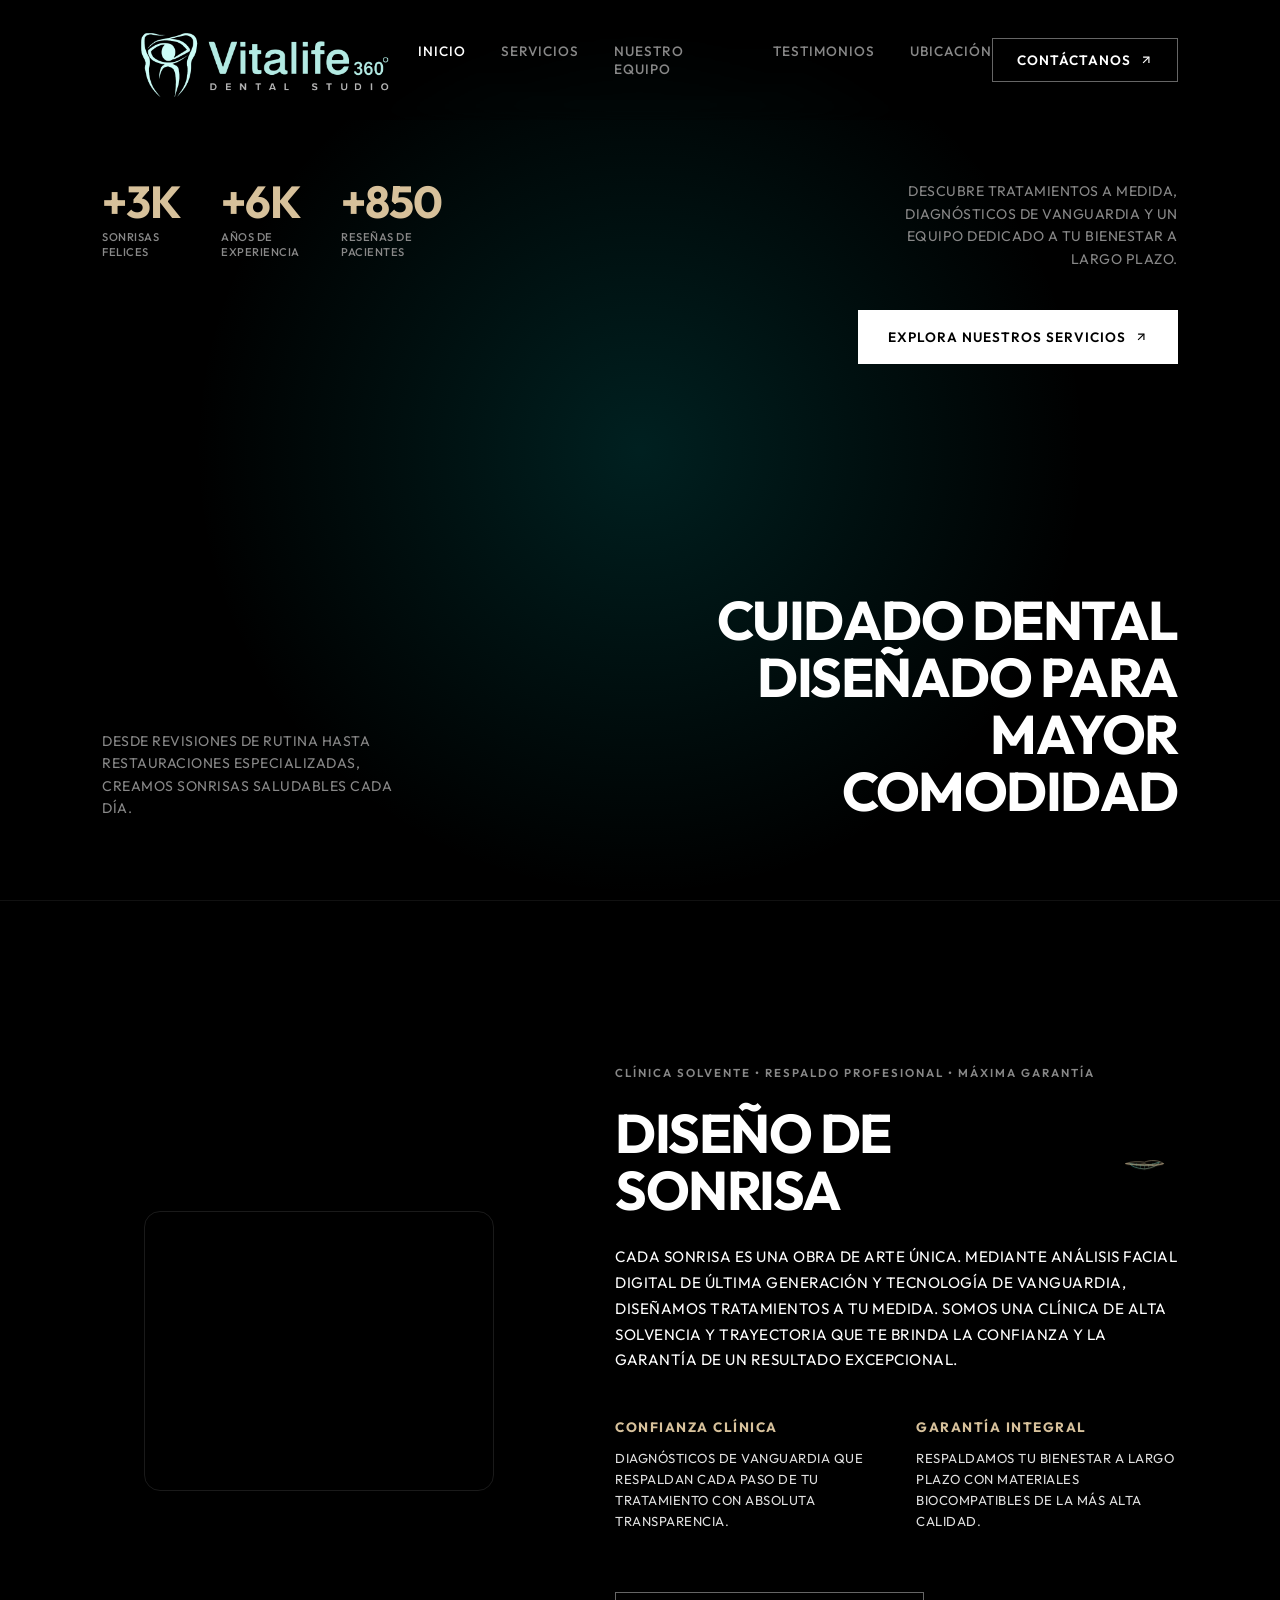
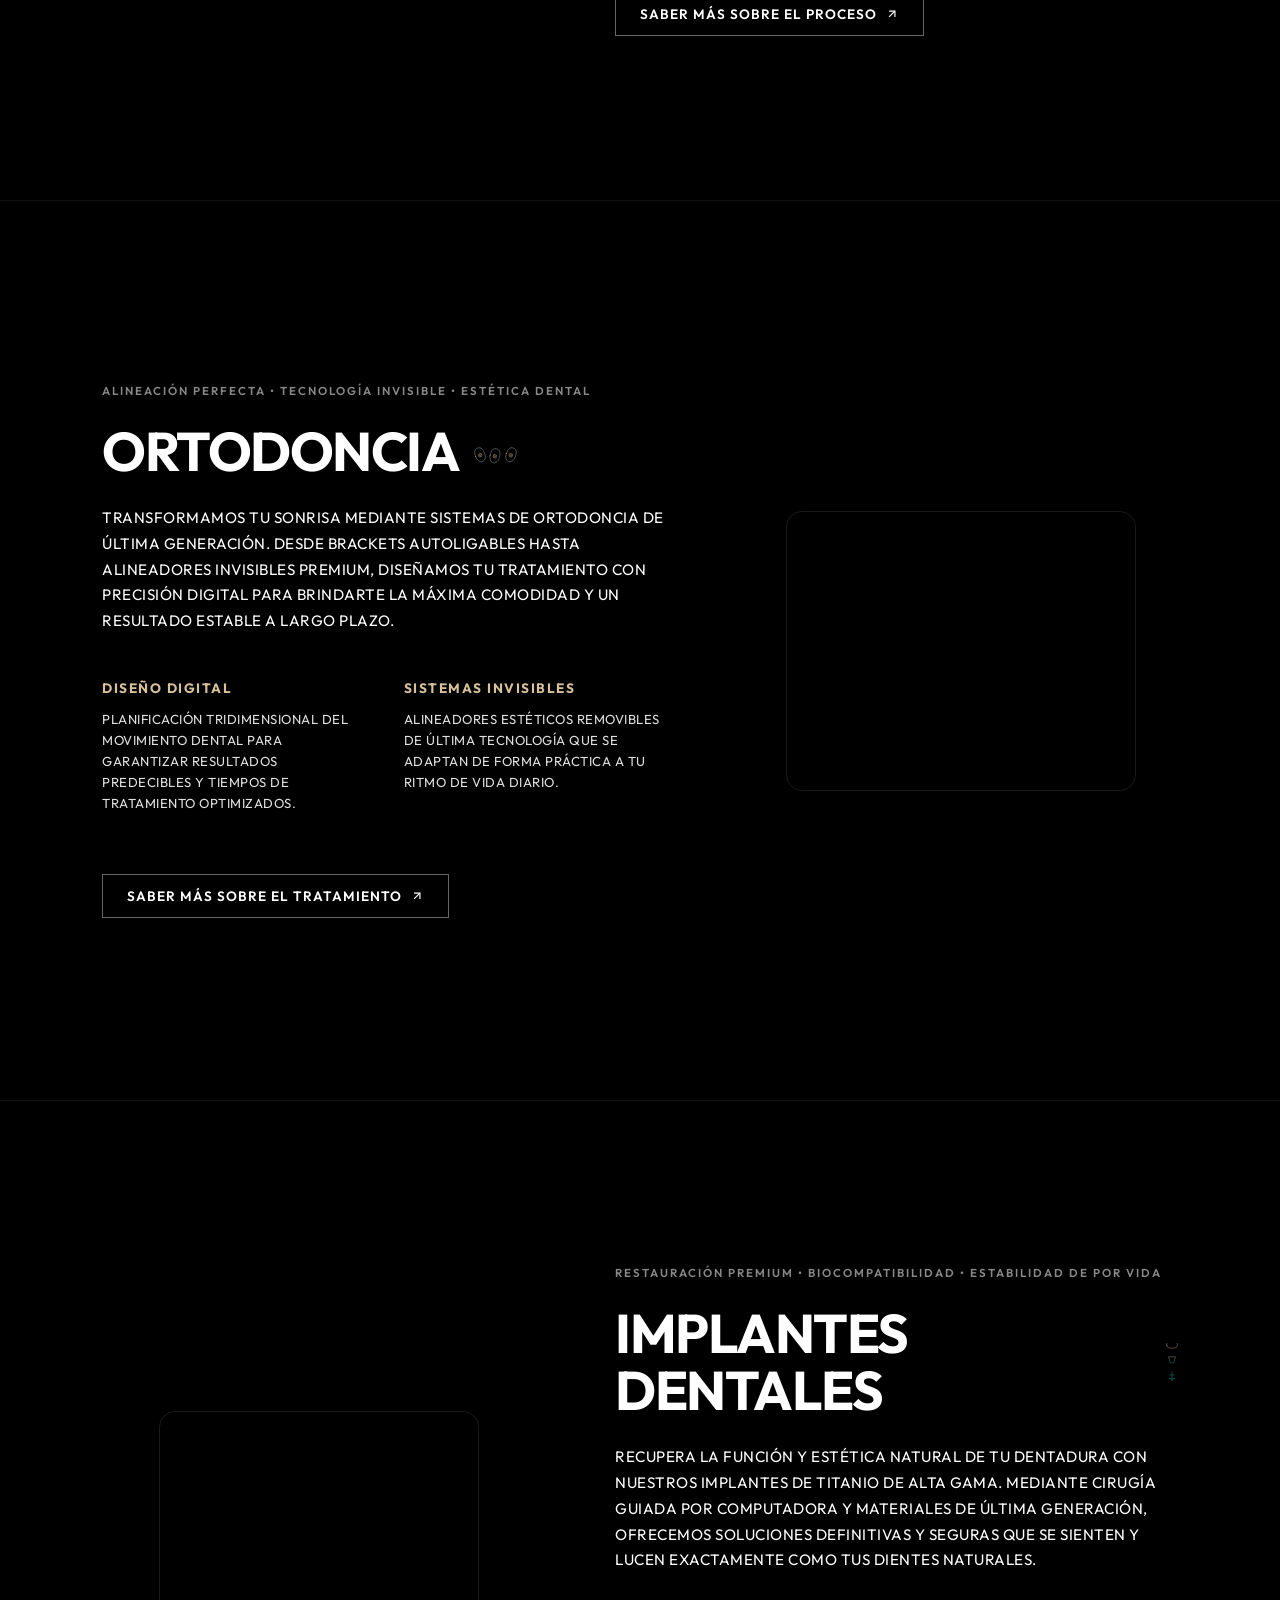
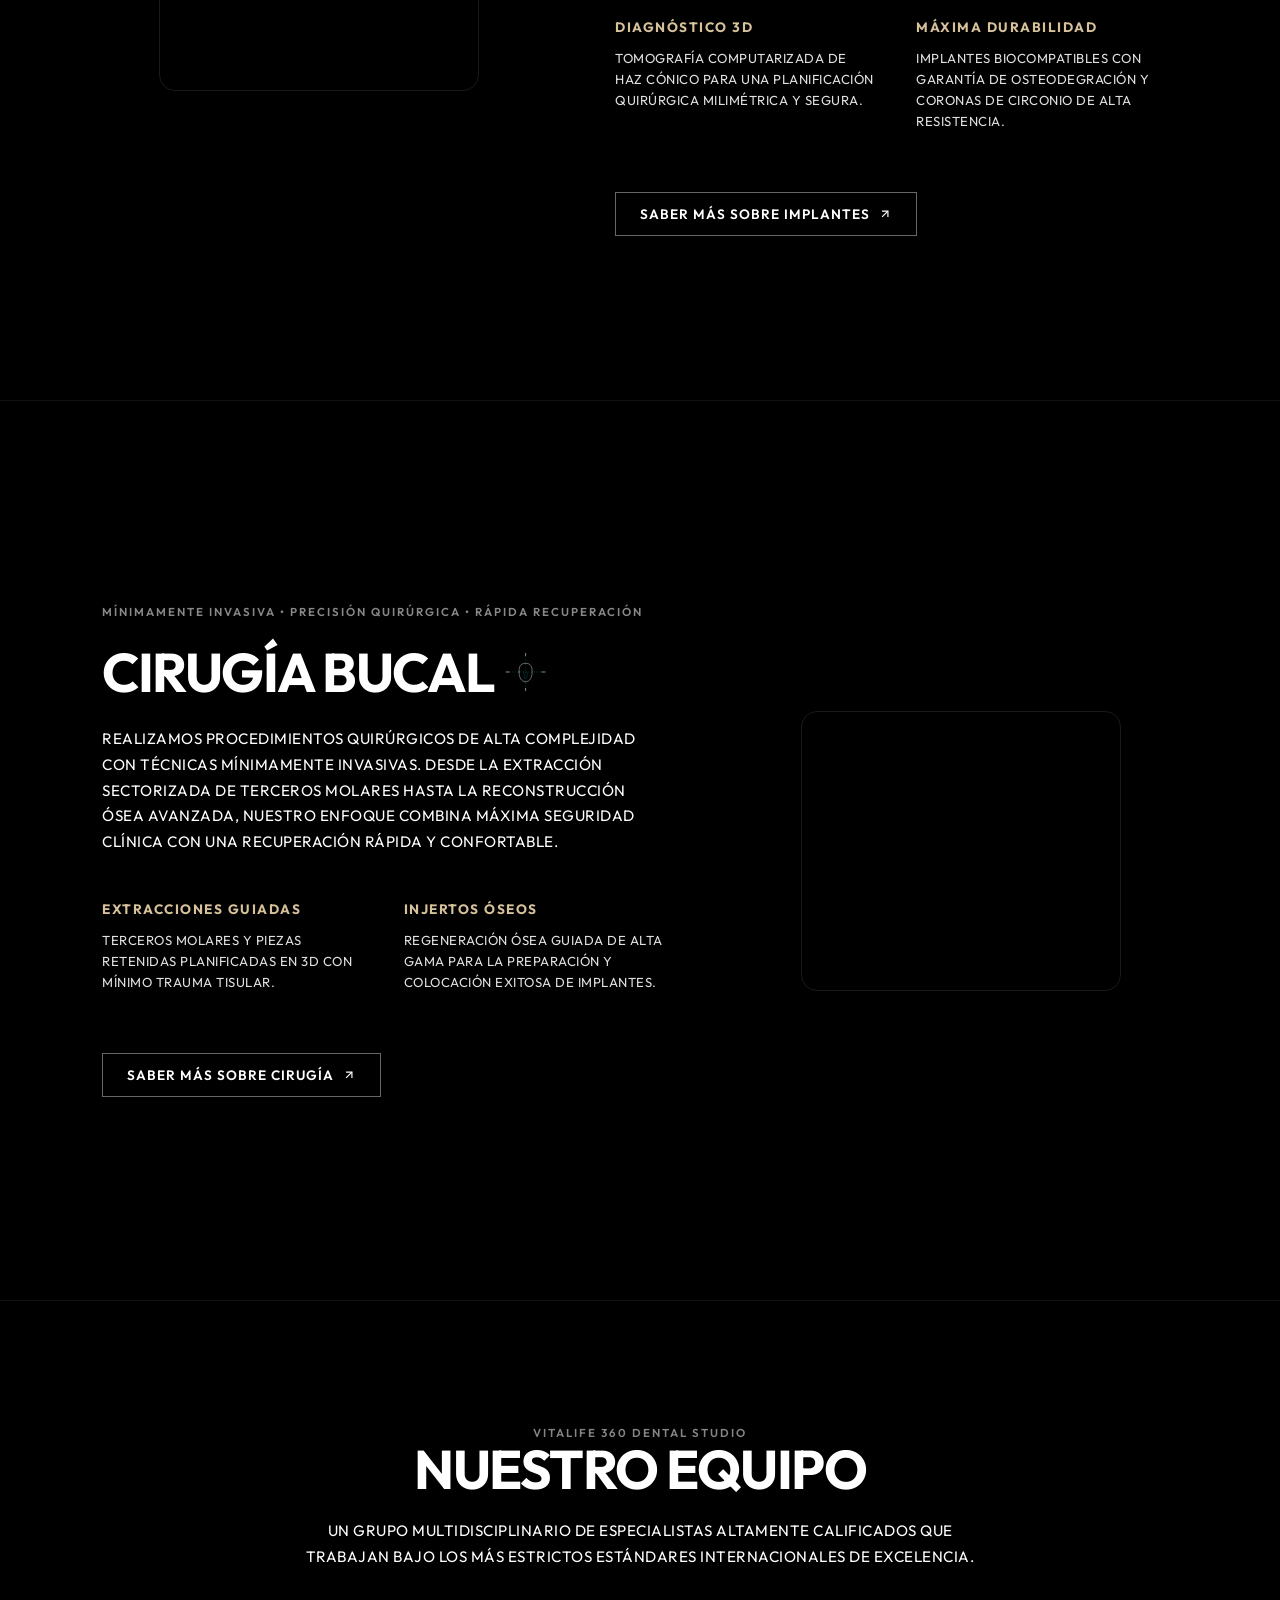
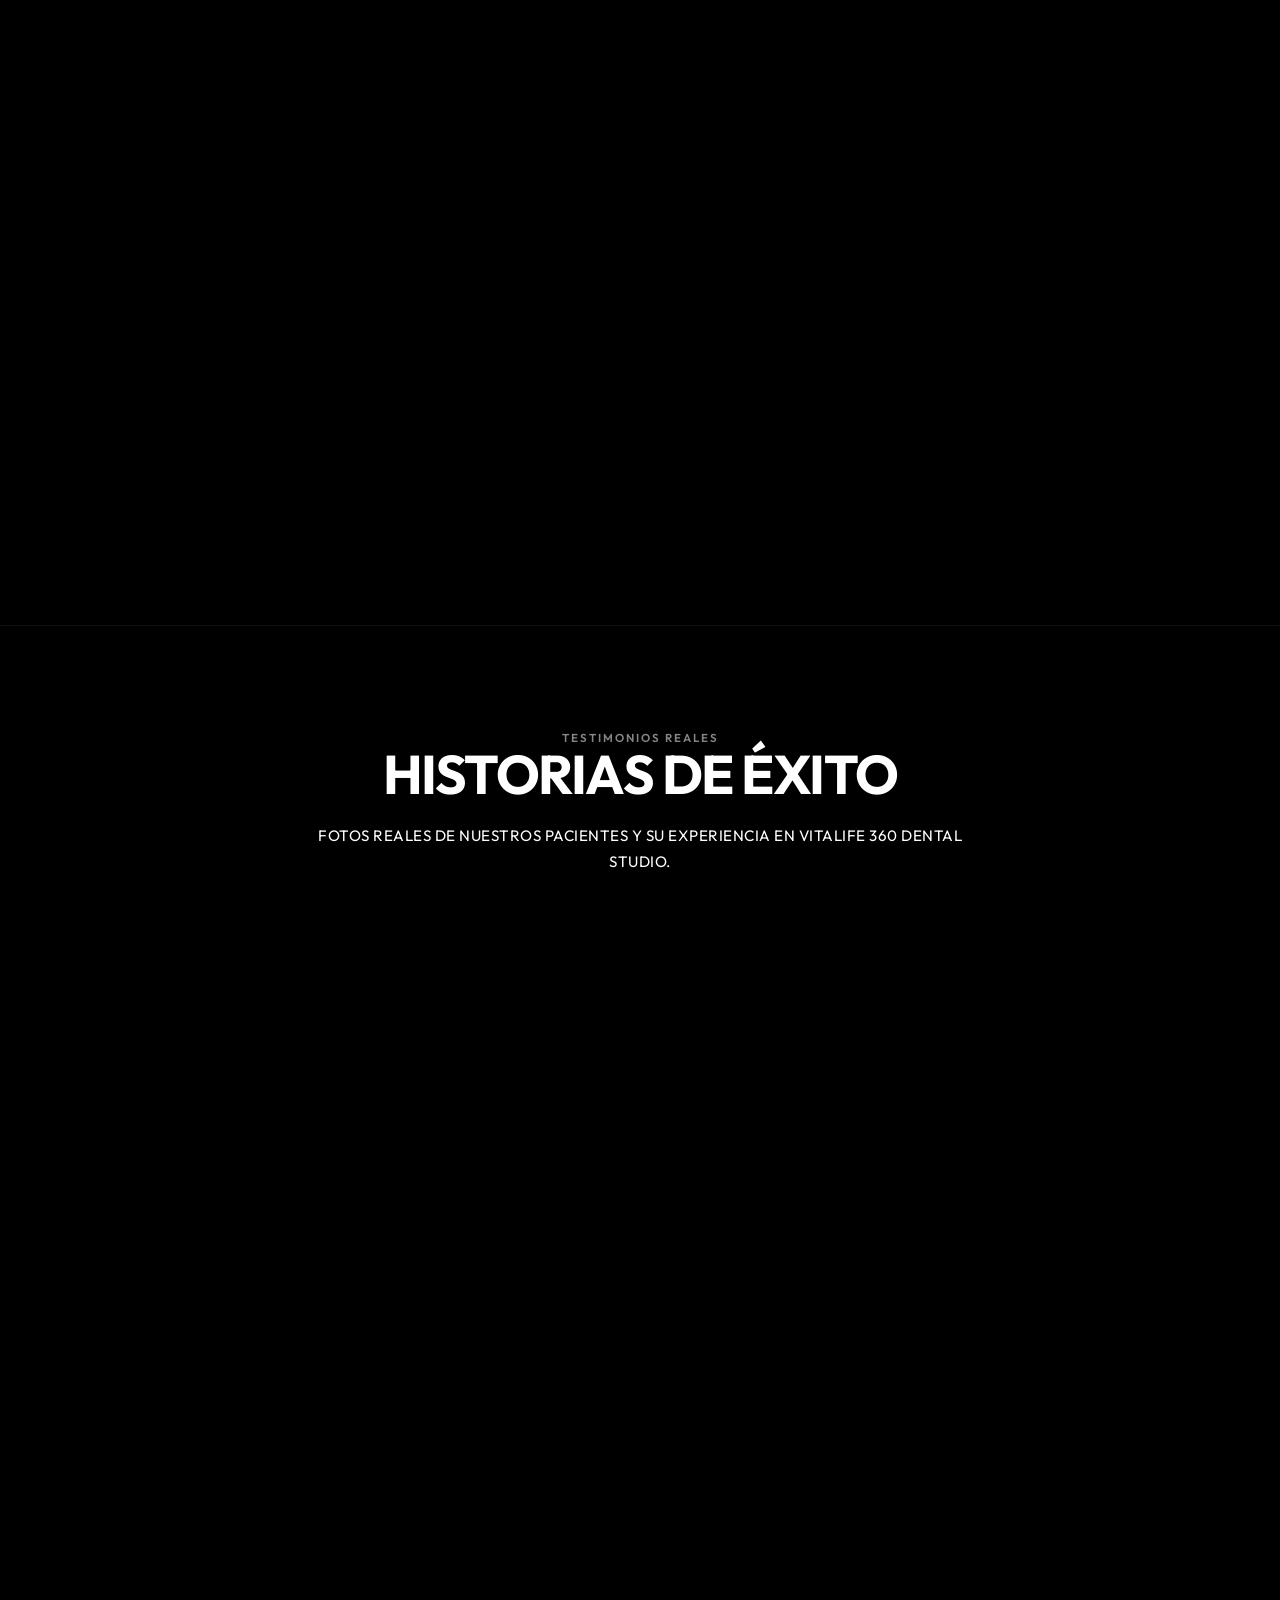
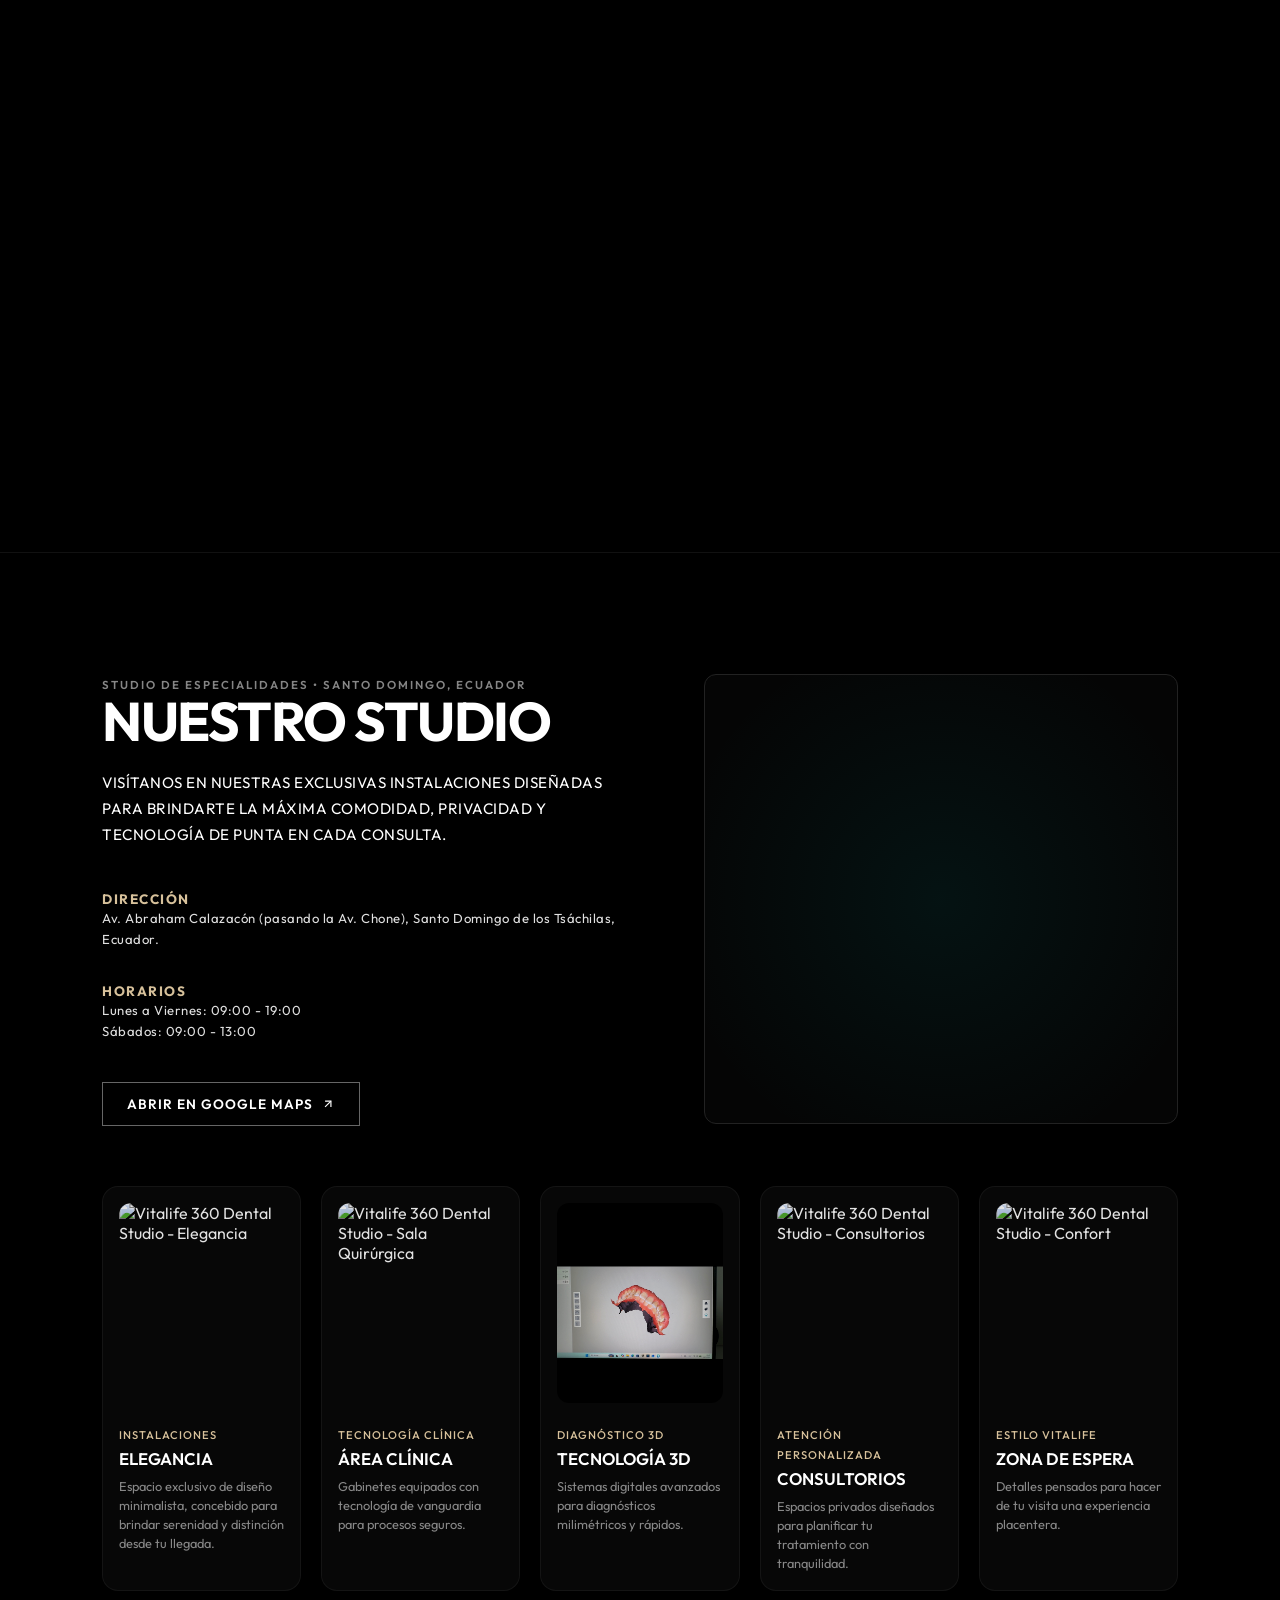
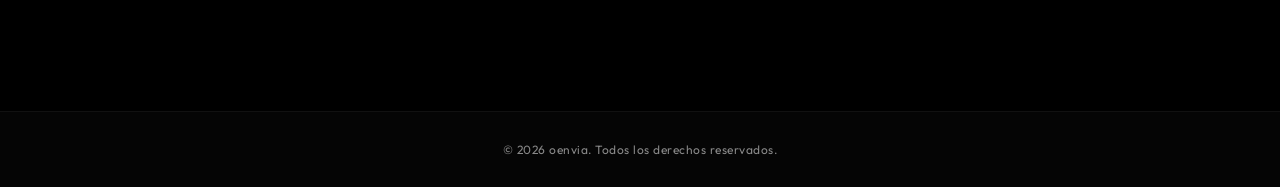
==== index.html @ 90d9a7eb "First commit - Vitalife 360 website" ====
<!DOCTYPE html>
<html lang="es">
<head>
    <meta charset="UTF-8">
    <meta name="viewport" content="width=device-width, initial-scale=1.0">
    <title>oenvia | Cuidado Dental Diseñado Para Mayor Comodidad</title>
    <meta name="description" content="Descubre tratamientos a medida, diagnósticos de vanguardia y un equipo dedicado a tu bienestar a largo plazo en oenvia.">
    <!-- Google Fonts: Outfit for clean modern geometric look -->
    <link rel="preconnect" href="https://fonts.googleapis.com">
    <link rel="preconnect" href="https://fonts.gstatic.com" crossorigin>
    <link href="https://fonts.googleapis.com/css2?family=Outfit:wght@300;400;500;600;700&display=swap" rel="stylesheet">
    <link rel="stylesheet" href="style.css?v=64">
    <!-- Script defer para animaciones dinámicas de scroll -->
    <script src="main.js?v=64" defer></script>
</head>
<body>
    <header class="header">
        <div class="logo">
            <img src="logo_horizontal.png" alt="Vitalife 360 Dental Studio" class="logo-img">
        </div>
        <nav class="nav">
            <a href="#inicio" class="nav-link active">INICIO</a>
            <a href="#servicios" class="nav-link">SERVICIOS</a>
            <a href="#equipo" class="nav-link">NUESTRO EQUIPO</a>
            <a href="#testimonios" class="nav-link">TESTIMONIOS</a>
            <a href="#ubicacion" class="nav-link">UBICACIÓN</a>
        </nav>
        <a href="contacto.html" class="btn btn-outline" id="btn-agenda">
            CONTÁCTANOS
            <svg class="arrow-icon" viewBox="0 0 24 24" fill="none" stroke="currentColor" stroke-width="2">
                <line x1="7" y1="17" x2="17" y2="7"></line>
                <polyline points="7 7 17 7 17 17"></polyline>
            </svg>
        </a>
    </header>

    <main class="hero-container" id="inicio">
        <!-- Fondo interactivo con glow radial turquesa -->
        <div class="glow-bg"></div>

        <!-- Capa de Video (Base central fija que viaja al segundo bloque) -->
        <div class="video-container">
            <video class="tooth-video" autoplay loop muted playsinline>
                <source src="Brush_painting_tooth_with_paint_202607090001.mp4" type="video/mp4">
                Tu navegador no soporta el tag de video.
            </video>
        </div>

        <!-- Capa del Contenido (Superpuesta al video) -->
        <div class="hero-content">
            <!-- Columna Izquierda -->
            <div class="hero-left">
                <!-- Grid de Estadísticas -->
                <div class="stats-grid animate-fade-in" style="animation-delay: 0.2s;">
                    <div class="stat-item">
                        <span class="stat-number">+3K</span>
                        <span class="stat-label">SONRISAS<br>FELICES</span>
                    </div>
                    <div class="stat-item">
                        <span class="stat-number">+6K</span>
                        <span class="stat-label">AÑOS DE<br>EXPERIENCIA</span>
                    </div>
                    <div class="stat-item">
                        <span class="stat-number">+850</span>
                        <span class="stat-label">RESEÑAS DE<br>PACIENTES</span>
                    </div>
                </div>

                <!-- Descripción inferior izquierda -->
                <p class="hero-desc-left animate-fade-in" style="animation-delay: 0.4s;">
                    DESDE REVISIONES DE RUTINA HASTA RESTAURACIONES ESPECIALIZADAS, CREAMOS SONRISAS SALUDABLES CADA DÍA.
                </p>
            </div>

            <!-- Columna Derecha -->
            <div class="hero-right">
                <!-- Descripción superior derecha -->
                <div class="hero-desc-right-container animate-fade-in" style="animation-delay: 0.3s;">
                    <p class="hero-desc-right">
                        DESCUBRE TRATAMIENTOS A MEDIDA, DIAGNÓSTICOS DE VANGUARDIA Y UN EQUIPO DEDICADO A TU BIENESTAR A LARGO PLAZO.
                    </p>
                </div>

                <!-- Botón Explora -->
                <div class="explore-btn-container animate-fade-in" style="animation-delay: 0.5s;">
                    <a href="#servicios" class="btn btn-solid" id="btn-explore">
                        EXPLORA NUESTROS SERVICIOS
                        <svg class="arrow-icon" viewBox="0 0 24 24" fill="none" stroke="currentColor" stroke-width="2">
                            <line x1="7" y1="17" x2="17" y2="7"></line>
                            <polyline points="7 7 17 7 17 17"></polyline>
                        </svg>
                    </a>
                </div>

                <!-- Título Principal Inferior Derecho -->
                <h1 class="hero-title-right animate-fade-in" style="animation-delay: 0.6s;">
                    CUIDADO DENTAL<br>DISEÑADO PARA<br>MAYOR COMODIDAD
                </h1>
            </div>
        </div>
    </main>

    <!-- Segundo Bloque: Sección Diseño de Sonrisa (Enfoque limpio y editorial) -->
    <section class="services-section" id="servicios">
        <!-- Contenedor del segundo video con zoom de entrada en pantalla completa/fondo -->
        <div class="second-video-wrapper">
            <video class="second-tooth-video" autoplay loop muted playsinline>
                <source src="video_202607091412.mp4" type="video/mp4">
                Tu navegador no soporta el tag de video.
            </video>
        </div>

        <div class="services-container">
            <div class="services-left-anchor">
                <div class="interactive-smile-svg-wrapper">
                    <!-- Video corto tipo GIF (IMG_6481.mov) para diseño de sonrisa -->
                    <video autoplay loop muted playsinline class="services-placeholder-img" style="width: 100%; min-height: 280px; display: block; border-radius: 16px; border: 1px solid #1a1a1a; background: #000; object-fit: cover;">
                        <source src="IMG_6481_opt.mp4" type="video/mp4">
                        Tu navegador no soporta el tag de video.
                    </video>
                </div>
            </div>

            <!-- Contenido de Servicios (Estilo Editorial con la tipografía del Hero) -->
            <div class="services-right-content">
                <span class="section-tag-muted animate-on-scroll">CLÍNICA SOLVENTE • RESPALDO PROFESIONAL • MÁXIMA GARANTÍA</span>
                
                <div class="service-title-flex animate-on-scroll" style="display: flex; align-items: center; gap: 8px; margin-bottom: 25px; flex-wrap: nowrap;">
                    <h2 class="services-title" style="margin-bottom: 0;">DISEÑO DE SONRISA</h2>
                    <div class="micro-svg-service-icon smile-icon">
                        <svg class="interactive-smile-svg" viewBox="30 30 240 140" fill="none" xmlns="http://www.w3.org/2000/svg" style="width: 100%; height: 100%;">
                            <defs>
                                <linearGradient id="smile-grad" x1="0%" y1="0%" x2="100%" y2="100%">
                                    <stop offset="0%" stop-color="#00b3b3" />
                                    <stop offset="100%" stop-color="#D7C19B" />
                                </linearGradient>
                            </defs>
                            <!-- Guías de calibración de diseño (Ejes de simetría) -->
                            <g id="smile-axes" class="smile-part">
                                <line id="smile-axis-h" x1="20" y1="100" x2="280" y2="100" stroke="#00b3b3" stroke-width="1.5" stroke-dasharray="4 6" opacity="0.5" />
                                <line id="smile-axis-v" x1="150" y1="20" x2="150" y2="180" stroke="#00b3b3" stroke-width="1.5" stroke-dasharray="4 6" opacity="0.5" />
                                <circle cx="150" cy="100" r="8" stroke="#00b3b3" stroke-width="1.5" opacity="0.6" />
                            </g>

                            <!-- Enfoques de esquinas (Crop marks de escáner facial) -->
                            <g id="smile-corners" class="smile-part">
                                <!-- Superior Izquierda -->
                                <path id="smile-corner-tl" d="M 40,40 H 55 M 40,40 V 55" stroke="#D7C19B" stroke-width="2" stroke-linecap="round" />
                                <!-- Superior Derecha -->
                                <path id="smile-corner-tr" d="M 260,40 H 245 M 260,40 V 55" stroke="#D7C19B" stroke-width="2" stroke-linecap="round" />
                                <!-- Inferior Izquierda -->
                                <path id="smile-corner-bl" d="M 40,160 H 55 M 40,160 V 145" stroke="#D7C19B" stroke-width="2" stroke-linecap="round" />
                                <!-- Inferior Derecha -->
                                <path id="smile-corner-br" d="M 260,160 H 245 M 260,160 V 145" stroke="#D7C19B" stroke-width="2" stroke-linecap="round" />
                            </g>

                            <!-- Curva guía de proporción estética de la sonrisa (Arco estético) -->
                            <path id="smile-arc" d="M 60,135 Q 150,175 240,135" stroke="#00b3b3" stroke-width="2" stroke-linecap="round" stroke-dasharray="2 4" opacity="0.7" />

                            <!-- Línea de escaneo láser horizontal (Barrido de calibración) -->
                            <line id="smile-scan-line" x1="30" y1="40" x2="270" y2="40" stroke="#00b3b3" stroke-width="2.5" stroke-linecap="round" opacity="0" />

                            <!-- Silueta de la Sonrisa Premium (Labios y Dientes estilizados) -->
                            <g id="smile-contour-group" class="smile-part" style="transform-origin: 150px 100px;">
                                <!-- Silueta de dientes superiores -->
                                <path id="smile-teeth-contour" d="M 95,95 Q 120,98 150,98 Q 180,98 205,95 Q 195,115 150,118 Q 105,115 95,95 Z" stroke="url(#smile-grad)" stroke-width="2.5" stroke-linejoin="round" />
                                <!-- Separadores de dientes minimalistas -->
                                <path id="smile-teeth-dividers" d="M 120,97 V 108 M 135,98 V 113 M 150,98 V 115 M 165,98 V 113 M 180,97 V 108" stroke="url(#smile-grad)" stroke-width="1.5" opacity="0.8" />
                                <!-- Contorno labio superior -->
                                <path id="smile-lip-upper" d="M 80,95 C 100,85 130,85 150,93 C 170,85 200,85 220,95 C 190,105 170,105 150,100 C 130,105 110,105 80,95 Z" stroke="#D7C19B" stroke-width="2" stroke-linejoin="round" />
                                <!-- Contorno labio inferior -->
                                <path id="smile-lip-lower" d="M 80,95 C 110,135 190,135 220,95 C 185,120 115,120 80,95 Z" stroke="#D7C19B" stroke-width="2" stroke-linejoin="round" />
                            </g>
                        </svg>
                    </div>
                </div>
                
                <p class="services-main-paragraph animate-on-scroll">
                    CADA SONRISA ES UNA OBRA DE ARTE ÚNICA. MEDIANTE ANÁLISIS FACIAL DIGITAL DE ÚLTIMA GENERACIÓN Y TECNOLOGÍA DE VANGUARDIA, DISEÑAMOS TRATAMIENTOS A TU MEDIDA. SOMOS UNA CLÍNICA DE ALTA SOLVENCIA Y TRAYECTORIA QUE TE BRINDA LA CONFIANZA Y LA GARANTÍA DE UN RESULTADO EXCEPCIONAL.
                </p>

                <!-- Pequeños pilares informativos limpios sin tarjetas -->
                <div class="editorial-pillars">
                    <div class="pillar-item animate-on-scroll" style="transition-delay: 0.1s;">
                        <span class="pillar-title">CONFIANZA CLÍNICA</span>
                        <p class="pillar-text">DIAGNÓSTICOS DE VANGUARDIA QUE RESPALDAN CADA PASO DE TU TRATAMIENTO CON ABSOLUTA TRANSPARENCIA.</p>
                    </div>
                    <div class="pillar-item animate-on-scroll" style="transition-delay: 0.2s;">
                        <span class="pillar-title">GARANTÍA INTEGRAL</span>
                        <p class="pillar-text">RESPALDAMOS TU BIENESTAR A LARGO PLAZO CON MATERIALES BIOCOMPATIBLES DE LA MÁS ALTA CALIDAD.</p>
                    </div>
                </div>

                <div class="editorial-cta animate-on-scroll" style="transition-delay: 0.3s;">
                    <a href="#contacto" class="btn btn-outline">
                        SABER MÁS SOBRE EL PROCESO
                        <svg class="arrow-icon" viewBox="0 0 24 24" fill="none" stroke="currentColor" stroke-width="2">
                            <line x1="7" y1="17" x2="17" y2="7"></line>
                            <polyline points="7 7 17 7 17 17"></polyline>
                        </svg>
                    </a>
                </div>
            </div>
        </div>
    </section>

    <!-- Tercer Bloque: Sección Ortodoncia (Texto a la izquierda, espacio a la derecha) -->
    <section class="services-section" id="ortodoncia" style="border-top: 1px solid #111;">
        <!-- Contenedor del tercer video con zoom de entrada en pantalla completa/fondo -->
        <div class="third-video-wrapper">
            <video class="third-tooth-video" autoplay loop muted playsinline>
                <source src="White_paint_drops_moving_sideways_202607091753.mp4" type="video/mp4">
                Tu navegador no soporta el tag de video.
            </video>
        </div>

        <div class="services-container services-container-swapped">
            <!-- Contenido de Servicios (Lado Izquierdo) -->
            <div class="services-right-content">
                <span class="section-tag-muted animate-on-scroll">ALINEACIÓN PERFECTA • TECNOLOGÍA INVISIBLE • ESTÉTICA DENTAL</span>
                
                <div class="service-title-flex animate-on-scroll" style="display: flex; align-items: center; gap: 8px; margin-bottom: 25px; flex-wrap: nowrap;">
                    <h2 class="services-title" style="margin-bottom: 0;">ORTODONCIA</h2>
                    <div class="micro-svg-service-icon ortho-icon">
                        <svg class="interactive-ortho-svg" viewBox="0 0 300 200" fill="none" xmlns="http://www.w3.org/2000/svg" style="width: 100%; height: 100%;">
                            <defs>
                                <linearGradient id="ortho-grad" x1="0%" y1="0%" x2="100%" y2="0%">
                                    <stop offset="0%" stop-color="#00b3b3" />
                                    <stop offset="100%" stop-color="#D7C19B" />
                                </linearGradient>
                            </defs>
                            <!-- Diente Izquierdo (con su bracket) -->
                            <g id="ortho-tooth-left" class="ortho-part" style="transform-origin: 80px 110px;">
                                <!-- Silueta diente -->
                                <path d="M55 110 C55 85 60 70 80 70 C100 70 105 85 105 110 C105 130 95 145 80 145 C65 145 55 130 55 110 Z" stroke="#e0e0e0" stroke-width="2" stroke-linecap="round" />
                                <!-- Bracket metálico -->
                                <rect x="72" y="102" width="16" height="16" rx="2" stroke="#D7C19B" stroke-width="2.5" fill="#080808" />
                                <path d="M72 110 H88 M80 102 V118" stroke="#D7C19B" stroke-width="1.5" />
                            </g>
                            <!-- Diente Derecho (con su bracket) -->
                            <g id="ortho-tooth-right" class="ortho-part" style="transform-origin: 220px 110px;">
                                <!-- Silueta diente -->
                                <path d="M195 110 C195 85 200 70 220 70 C240 70 245 85 245 110 C245 130 235 145 220 145 C205 145 195 130 195 110 Z" stroke="#e0e0e0" stroke-width="2" stroke-linecap="round" />
                                <!-- Bracket metálico -->
                                <rect x="212" y="102" width="16" height="16" rx="2" stroke="#D7C19B" stroke-width="2.5" fill="#080808" />
                                <path d="M212 110 H228 M220 102 V118" stroke="#D7C19B" stroke-width="1.5" />
                            </g>
                            <!-- Diente Central (con su bracket) -->
                            <g id="ortho-tooth-center" class="ortho-part" style="transform-origin: 150px 110px;">
                                <!-- Silueta diente -->
                                <path d="M125 110 C125 85 130 70 150 70 C170 70 175 85 175 110 C175 130 165 145 150 145 C135 145 125 130 125 110 Z" stroke="#e0e0e0" stroke-width="2" stroke-linecap="round" />
                                <!-- Bracket metálico -->
                                <rect x="142" y="102" width="16" height="16" rx="2" stroke="#D7C19B" stroke-width="2.5" fill="#080808" />
                                <path d="M142 110 H158 M150 102 V118" stroke="#D7C19B" stroke-width="1.5" />
                            </g>
                            <!-- Alambre de arco metálico horizontal (Une los brackets) -->
                            <path id="ortho-wire" d="M 40,110 Q 150,145 260,110" stroke="url(#ortho-grad)" stroke-width="3" stroke-linecap="round" />
                        </svg>
                    </div>
                </div>
                
                <p class="services-main-paragraph animate-on-scroll">
                    TRANSFORMAMOS TU SONRISA MEDIANTE SISTEMAS DE ORTODONCIA DE ÚLTIMA GENERACIÓN. DESDE BRACKETS AUTOLIGABLES HASTA ALINEADORES INVISIBLES PREMIUM, DISEÑAMOS TU TRATAMIENTO CON PRECISIÓN DIGITAL PARA BRINDARTE LA MÁXIMA COMODIDAD Y UN RESULTADO ESTABLE A LARGO PLAZO.
                </p>

                <!-- Pequeños pilares informativos limpios sin tarjetas -->
                <div class="editorial-pillars">
                    <div class="pillar-item animate-on-scroll" style="transition-delay: 0.1s;">
                        <span class="pillar-title">DISEÑO DIGITAL</span>
                        <p class="pillar-text">PLANIFICACIÓN TRIDIMENSIONAL DEL MOVIMIENTO DENTAL PARA GARANTIZAR RESULTADOS PREDECIBLES Y TIEMPOS DE TRATAMIENTO OPTIMIZADOS.</p>
                    </div>
                    <div class="pillar-item animate-on-scroll" style="transition-delay: 0.2s;">
                        <span class="pillar-title">SISTEMAS INVISIBLES</span>
                        <p class="pillar-text">ALINEADORES ESTÉTICOS REMOVIBLES DE ÚLTIMA TECNOLOGÍA QUE SE ADAPTAN DE FORMA PRÁCTICA A TU RITMO DE VIDA DIARIO.</p>
                    </div>
                </div>

                <div class="editorial-cta animate-on-scroll" style="transition-delay: 0.3s;">
                    <a href="#contacto" class="btn btn-outline">
                        SABER MÁS SOBRE EL TRATAMIENTO
                        <svg class="arrow-icon" viewBox="0 0 24 24" fill="none" stroke="currentColor" stroke-width="2">
                            <line x1="7" y1="17" x2="17" y2="7"></line>
                            <polyline points="7 7 17 7 17 17"></polyline>
                        </svg>
                    </a>
                </div>
            </div>

            <!-- Espacio receptor para el futuro video (Icono Interactivo de Ortodoncia) -->
            <div class="services-right-anchor">
                <div class="interactive-ortho-svg-wrapper">
                    <video autoplay loop muted playsinline class="services-placeholder-img" style="width: 100%; min-height: 280px; display: block; border-radius: 16px; border: 1px solid #1a1a1a; background: #000; object-fit: cover;">
                        <source src="Dentist_places_bracket_on_tooth_cropped.mp4" type="video/mp4">
                        Tu navegador no soporta el tag de video.
                    </video>
                </div>
            </div>
        </div>
    </section>

    <!-- Cuarto Bloque: Sección Implantes Dentales (Texto a la derecha, espacio a la izquierda) -->
    <section class="services-section" id="implantes" style="border-top: 1px solid #111;">
        <!-- Contenedor del cuarto video/imagen (Imagen de fondo con zoom de entrada) -->
        <div class="fourth-video-wrapper">
            <img src="Vitalife360_DENTAL_web_banner_2K_202607092020.jpeg" alt="Implantes dentales premium" class="fourth-tooth-image">
        </div>

        <div class="services-container">
            <div class="services-left-anchor">
                <div class="interactive-implant-svg-wrapper">
                    <!-- Video corto tipo GIF (IMG_3256.mov) para implantes -->
                    <video autoplay loop muted playsinline class="services-placeholder-img" style="width: 100%; min-height: 280px; display: block; border-radius: 16px; border: 1px solid #1a1a1a; background: #000; object-fit: cover;">
                        <source src="IMG_3256_opt.mp4" type="video/mp4">
                        Tu navegador no soporta el tag de video.
                    </video>
                </div>
            </div>

            <!-- Contenido de Servicios (Lado Derecho) -->
            <div class="services-right-content">
                <span class="section-tag-muted animate-on-scroll">RESTAURACIÓN PREMIUM • BIOCOMPATIBILIDAD • ESTABILIDAD DE POR VIDA</span>
                
                <div class="service-title-flex animate-on-scroll" style="display: flex; align-items: center; gap: 8px; margin-bottom: 25px; flex-wrap: nowrap;">
                    <h2 class="services-title" style="margin-bottom: 0;">IMPLANTES DENTALES</h2>
                    <div class="micro-svg-service-icon implant-icon">
                        <svg class="interactive-implant-svg" viewBox="65 55 70 220" fill="none" xmlns="http://www.w3.org/2000/svg" style="width: 100%; height: 100%;">
                            <defs>
                                <linearGradient id="implant-grad" x1="0%" y1="0%" x2="0%" y2="100%">
                                    <stop offset="0%" stop-color="#D7C19B" />
                                    <stop offset="100%" stop-color="#00b3b3" />
                                </linearGradient>
                            </defs>
                            <!-- Perno/Tornillo (Parte inferior) -->
                            <g id="implant-screw" class="implant-part">
                                <path d="M90 190 H110 M85 210 H115 M90 230 H110 M95 250 H105 M100 170 V270" stroke="#00b3b3" stroke-width="2.5" stroke-linecap="round" />
                                <!-- Rosca del tornillo en hélice/dientes laterales -->
                                <path d="M85 210 L100 220 L115 210 M87 230 L100 240 L113 230 M92 250 L100 265 L108 250" stroke="#00b3b3" stroke-width="2" stroke-linecap="round" stroke-linejoin="round" />
                            </g>
                            <!-- Pilar/Conector (Parte del medio) -->
                            <g id="implant-abutment" class="implant-part">
                                <path d="M80 135 L90 170 H110 L120 135 H80 Z" stroke="url(#implant-grad)" stroke-width="2.5" stroke-linejoin="round" />
                                <path d="M100 135 V170" stroke="url(#implant-grad)" stroke-width="1.5" />
                            </g>
                            <!-- Corona Dental (Parte superior) -->
                            <g id="implant-crown" class="implant-part">
                                <path d="M70 120 C70 95 65 60 90 60 C95 60 100 65 100 65 C100 65 105 60 110 60 C135 60 130 95 130 120 C130 130 120 135 100 135 C80 135 70 130 70 120 Z" stroke="#D7C19B" stroke-width="2.5" stroke-linecap="round" stroke-linejoin="round" />
                                <!-- Detalles internos de esmalte -->
                                <path d="M90 75 Q100 85 110 75 M100 65 V105" stroke="#D7C19B" stroke-width="1.5" stroke-linecap="round" opacity="0.6" />
                            </g>
                        </svg>
                    </div>
                </div>
                
                <p class="services-main-paragraph animate-on-scroll">
                    RECUPERA LA FUNCIÓN Y ESTÉTICA NATURAL DE TU DENTADURA CON NUESTROS IMPLANTES DE TITANIO DE ALTA GAMA. MEDIANTE CIRUGÍA GUIADA POR COMPUTADORA Y MATERIALES DE ÚLTIMA GENERACIÓN, OFRECEMOS SOLUCIONES DEFINITIVAS Y SEGURAS QUE SE SIENTEN Y LUCEN EXACTAMENTE COMO TUS DIENTES NATURALES.
                </p>

                <!-- Pequeños pilares informativos limpios sin tarjetas -->
                <div class="editorial-pillars">
                    <div class="pillar-item animate-on-scroll" style="transition-delay: 0.1s;">
                        <span class="pillar-title">DIAGNÓSTICO 3D</span>
                        <p class="pillar-text">TOMOGRAFÍA COMPUTARIZADA DE HAZ CÓNICO PARA UNA PLANIFICACIÓN QUIRÚRGICA MILIMÉTRICA Y SEGURA.</p>
                    </div>
                    <div class="pillar-item animate-on-scroll" style="transition-delay: 0.2s;">
                        <span class="pillar-title">MÁXIMA DURABILIDAD</span>
                        <p class="pillar-text">IMPLANTES BIOCOMPATIBLES CON GARANTÍA DE OSTEODEGRACIÓN Y CORONAS DE CIRCONIO DE ALTA RESISTENCIA.</p>
                    </div>
                </div>

                <div class="editorial-cta animate-on-scroll" style="transition-delay: 0.3s;">
                    <a href="#contacto" class="btn btn-outline">
                        SABER MÁS SOBRE IMPLANTES
                        <svg class="arrow-icon" viewBox="0 0 24 24" fill="none" stroke="currentColor" stroke-width="2">
                            <line x1="7" y1="17" x2="17" y2="7"></line>
                            <polyline points="7 7 17 7 17 17"></polyline>
                        </svg>
                    </a>
                </div>
            </div>
    </section>

    <!-- Quinto Bloque: Sección Cirugía Bucal (Texto a la izquierda, espacio a la derecha) -->
    <section class="services-section" id="cirugia-bucal" style="border-top: 1px solid #111;">
        <!-- Contenedor del quinto video (Video de fondo con zoom de entrada) -->
        <div class="fifth-video-wrapper">
            <video class="fifth-tooth-video" autoplay loop muted playsinline>
                <source src="White_paint_drops_move_sideways_202607151818.mp4" type="video/mp4">
                Tu navegador no soporta el tag de video.
            </video>
        </div>

        <div class="services-container services-container-swapped">
            <!-- Contenido de Servicios (Lado Izquierdo) -->
            <div class="services-right-content">
                <span class="section-tag-muted animate-on-scroll">MÍNIMAMENTE INVASIVA • PRECISIÓN QUIRÚRGICA • RÁPIDA RECUPERACIÓN</span>
                
                <div class="service-title-flex animate-on-scroll" style="display: flex; align-items: center; gap: 8px; margin-bottom: 25px; flex-wrap: nowrap;">
                    <h2 class="services-title" style="margin-bottom: 0;">CIRUGÍA BUCAL</h2>
                    <div class="micro-svg-service-icon surgery-icon">
                        <svg class="interactive-surgery-svg" viewBox="30 30 240 140" fill="none" xmlns="http://www.w3.org/2000/svg" style="width: 100%; height: 100%;">
                            <defs>
                                <linearGradient id="surgery-grad" x1="0%" y1="0%" x2="100%" y2="100%">
                                    <stop offset="0%" stop-color="#00b3b3" />
                                    <stop offset="100%" stop-color="#D7C19B" />
                                </linearGradient>
                            </defs>
                            <!-- Círculos de guía quirúrgica -->
                            <g id="surgery-rings" style="transform-origin: 150px 100px;">
                                <circle cx="150" cy="100" r="45" stroke="#00b3b3" stroke-width="1.5" stroke-dasharray="3 3" opacity="0.5" />
                                <circle cx="150" cy="100" r="60" stroke="#D7C19B" stroke-width="1.5" stroke-dasharray="4 6" opacity="0.4" />
                            </g>
                            <!-- Cruz quirúrgica / Ejes de precisión -->
                            <g id="surgery-cross">
                                <line x1="150" y1="30" x2="150" y2="170" stroke="#00b3b3" stroke-width="1.5" stroke-dasharray="5 5" opacity="0.6" />
                                <line x1="80" y1="100" x2="220" y2="100" stroke="#00b3b3" stroke-width="1.5" stroke-dasharray="5 5" opacity="0.6" />
                            </g>
                            <!-- Muela principal -->
                            <g id="surgery-tooth" style="transform-origin: 150px 100px;">
                                <path d="M120 100 C120 75 125 60 150 60 C175 60 180 75 180 100 C180 125 170 145 150 145 C130 145 120 125 120 100 Z" stroke="#e0e0e0" stroke-width="2.5" stroke-linecap="round" />
                                <path d="M140 100 L145 130 M160 100 L155 130" stroke="#00b3b3" stroke-width="1.5" stroke-linecap="round" opacity="0.7" />
                            </g>
                            <!-- Target / Mira de Precisión (4 Ticks) -->
                            <g id="surgery-target-ticks" style="transform-origin: 150px 100px;">
                                <path d="M150 40 V50 M150 160 V150 M90 100 H100 M210 100 H200" stroke="#D7C19B" stroke-width="2.5" stroke-linecap="round" />
                            </g>
                        </svg>
                    </div>
                </div>
                
                <p class="services-main-paragraph animate-on-scroll">
                    REALIZAMOS PROCEDIMIENTOS QUIRÚRGICOS DE ALTA COMPLEJIDAD CON TÉCNICAS MÍNIMAMENTE INVASIVAS. DESDE LA EXTRACCIÓN SECTORIZADA DE TERCEROS MOLARES HASTA LA RECONSTRUCCIÓN ÓSEA AVANZADA, NUESTRO ENFOQUE COMBINA MÁXIMA SEGURIDAD CLÍNICA CON UNA RECUPERACIÓN RÁPIDA Y CONFORTABLE.
                </p>

                <!-- Pequeños pilares informativos limpios sin tarjetas -->
                <div class="editorial-pillars">
                    <div class="pillar-item animate-on-scroll" style="transition-delay: 0.1s;">
                        <span class="pillar-title">EXTRACCIONES GUIADAS</span>
                        <p class="pillar-text">TERCEROS MOLARES Y PIEZAS RETENIDAS PLANIFICADAS EN 3D CON MÍNIMO TRAUMA TISULAR.</p>
                    </div>
                    <div class="pillar-item animate-on-scroll" style="transition-delay: 0.2s;">
                        <span class="pillar-title">INJERTOS ÓSEOS</span>
                        <p class="pillar-text">REGENERACIÓN ÓSEA GUIADA DE ALTA GAMA PARA LA PREPARACIÓN Y COLOCACIÓN EXITOSA DE IMPLANTES.</p>
                    </div>
                </div>

                <div class="editorial-cta animate-on-scroll" style="transition-delay: 0.3s;">
                    <a href="#contacto" class="btn btn-outline">
                        SABER MÁS SOBRE CIRUGÍA
                        <svg class="arrow-icon" viewBox="0 0 24 24" fill="none" stroke="currentColor" stroke-width="2">
                            <line x1="7" y1="17" x2="17" y2="7"></line>
                            <polyline points="7 7 17 7 17 17"></polyline>
                        </svg>
                    </a>
                </div>
            </div>

            <!-- Lado Derecho (Video de Cirugía / Bucle silencioso tipo GIF) -->
            <div class="services-right-anchor">
                <div class="interactive-surgery-svg-wrapper">
                    <!-- Video en bucle tipo GIF para cirugía bucal -->
                    <video autoplay loop muted playsinline class="services-placeholder-img" style="width: 100%; min-height: 280px; display: block; border-radius: 16px; border: 1px solid #1a1a1a; background: #000; object-fit: cover;">
                        <source src="IMG_5603_opt.mp4" type="video/mp4">
                        Tu navegador no soporta el tag de video.
                    </video>
                </div>
            </div>
        </div>
    </section>

    <!-- Sección Nuestro Equipo (Diseño de Lujo Editorial - Enfoque Clínico Anónimo por Seguridad) -->
    <section class="team-section animate-on-scroll" id="equipo" style="border-top: 1px solid #111; position: relative;">
        <!-- Video de fondo: Pintura blanca fluyendo desde los lados y formando la muela en el centro -->
        <div class="team-video-wrapper">
            <video class="team-bg-video" autoplay muted loop playsinline>
                <source src="White_paint_drops_move_sideways_202607151818.mp4" type="video/mp4">
            </video>
            <!-- Overlay oscuro para dar contraste y legibilidad a las tarjetas -->
            <div class="team-video-overlay"></div>
        </div>

        <div class="team-header animate-on-scroll">
            <span class="section-tag-muted">VITALIFE 360 DENTAL STUDIO</span>
            <h2 class="services-title" style="margin-bottom: 20px;">NUESTRO EQUIPO</h2>
            <p class="services-main-paragraph" style="max-width: 700px; margin: 0 auto 60px auto; text-align: center;">
                UN GRUPO MULTIDISCIPLINARIO DE ESPECIALISTAS ALTAMENTE CALIFICADOS QUE TRABAJAN BAJO LOS MÁS ESTRICTOS ESTÁNDARES INTERNACIONALES DE EXCELENCIA.
            </p>
        </div>

        <div class="team-grid">
            <!-- Card 1: Estética Dental (Desliza desde la izquierda) -->
            <div class="team-card slide-from-left animate-on-scroll" style="transition-delay: 0.1s;">
                <div class="doctor-image-wrapper standard-img-wrapper">
                    <img src="https://i.ibb.co/DgpcrdxY/IMG-2933.jpg" alt="Vitalife - Estética Dental">
                </div>
                <div class="doctor-info" style="margin-top: 20px; text-align: left;">
                    <span class="doctor-specialty">DISEÑO & ARMONIZACIÓN</span>
                    <h3 class="doctor-name" style="font-size: 1.1rem; margin-top: 5px;">ESTÉTICA DENTAL</h3>
                    <p class="doctor-bio" style="font-size: 0.8rem; line-height: 1.5;">Tratamientos enfocados en devolver la armonía, brillo y simetría natural a tu sonrisa.</p>
                </div>
            </div>

            <!-- Card 2: Ortodoncia (Desliza desde la izquierda) -->
            <div class="team-card slide-from-left animate-on-scroll" style="transition-delay: 0.3s;">
                <div class="doctor-image-wrapper standard-img-wrapper">
                    <img src="7dc9408f-c878-4ba5-8a54-57a6538c1599.JPG" alt="Vitalife - Ortodoncia" style="object-position: center 25%;">
                </div>
                <div class="doctor-info" style="margin-top: 20px; text-align: left;">
                    <span class="doctor-specialty">ALINEACIÓN DE VANGUARDIA</span>
                    <h3 class="doctor-name" style="font-size: 1.1rem; margin-top: 5px;">ORTODONCIA</h3>
                    <p class="doctor-bio" style="font-size: 0.8rem; line-height: 1.5;">Alineación de piezas dentales mediante técnicas tradicionales e invisibles modernas.</p>
                </div>
            </div>

            <!-- Card 3: Endodoncia (Aparece en el centro al formarse la muela) -->
            <div class="team-card fade-in-center animate-on-scroll" style="transition-delay: 0.5s;">
                <div class="doctor-image-wrapper standard-img-wrapper">
                    <img src="32c45541-3e35-4e5a-a052-c929f284c094.JPG_2K_202607142346.jpeg" alt="Vitalife - Endodoncia" style="object-position: center 20%;">
                </div>
                <div class="doctor-info" style="margin-top: 20px; text-align: left;">
                    <span class="doctor-specialty">SALUD DENTAL INTERNA</span>
                    <h3 class="doctor-name" style="font-size: 1.1rem; margin-top: 5px;">ENDODONCIA</h3>
                    <p class="doctor-bio" style="font-size: 0.8rem; line-height: 1.5;">Tratamientos de conducto especializados para salvar tus piezas dentales naturales.</p>
                </div>
            </div>

            <!-- Card 4: Implantes Dentales (Desliza desde la derecha) -->
            <div class="team-card slide-from-right animate-on-scroll" style="transition-delay: 0.3s;">
                <div class="doctor-image-wrapper standard-img-wrapper">
                    <img src="https://i.ibb.co/1YS09yjQ/IMG-2936.jpg" alt="Vitalife - Implantes Dentales">
                </div>
                <div class="doctor-info" style="margin-top: 20px; text-align: left;">
                    <span class="doctor-specialty">RESTAURACIÓN PREMIUM</span>
                    <h3 class="doctor-name" style="font-size: 1.1rem; margin-top: 5px;">IMPLANTES DENTALES</h3>
                    <p class="doctor-bio" style="font-size: 0.8rem; line-height: 1.5;">Reemplazo seguro de piezas perdidas mediante cirugía guiada digitalmente 3D.</p>
                </div>
            </div>

            <!-- Card 5: Bioseguridad (Desliza desde la derecha) -->
            <div class="team-card slide-from-right animate-on-scroll" style="transition-delay: 0.1s;">
                <div class="doctor-image-wrapper standard-img-wrapper">
                    <img src="https://i.ibb.co/C5ZgSJD9/IMG-3068.jpg" alt="Vitalife - Bioseguridad">
                </div>
                <div class="doctor-info" style="margin-top: 20px; text-align: left;">
                    <span class="doctor-specialty">NORMAS DE ÉLITE</span>
                    <h3 class="doctor-name" style="font-size: 1.1rem; margin-top: 5px;">BIOSEGURIDAD</h3>
                    <p class="doctor-bio" style="font-size: 0.8rem; line-height: 1.5;">Protocolos internacionales de esterilización de instrumental e higiene clínica.</p>
                </div>
            </div>
        </div>
    </section>

    <!-- Sección Testimonios (Estilo Redes Sociales / Experiencias Reales) -->
    <section class="testimonials-section" id="testimonios" style="border-top: 1px solid #111; padding: 100px 8% 80px 8%; position: relative; overflow: hidden;">
        <!-- Video de Fondo Sincronizado -->
        <div class="testimonials-video-bg-wrapper">
            <video class="testimonials-video-bg" loop muted playsinline preload="auto">
                <source src="video_testimonio.mp4" type="video/mp4">
            </video>
            <div class="testimonials-video-overlay"></div>
        </div>

        <!-- Capa de Transición de Pintura Blanca -->
        <div class="paint-transition-overlay"></div>

        <div class="testimonials-header" style="text-align: center; margin-bottom: 60px; position: relative; z-index: 10;">
            <span class="section-tag-muted">TESTIMONIOS REALES</span>
            <h2 class="services-title" style="margin-bottom: 20px;">HISTORIAS DE ÉXITO</h2>
            <p class="services-main-paragraph" style="max-width: 700px; margin: 0 auto; text-align: center;">
                FOTOS REALES DE NUESTROS PACIENTES Y SU EXPERIENCIA EN VITALIFE 360 DENTAL STUDIO.
            </p>
        </div>

        <div class="testimonials-grid" style="position: relative; z-index: 10;">
            <!-- Testimonio 1 -->
            <div class="testimonial-card">
                <div class="testimonial-img-wrapper">
                    <img src="https://i.ibb.co/cSJL4Qm4/IMG-3065-2.jpg" alt="Testimonio Vitalife 360">
                </div>
                <div class="testimonial-content">
                    <div class="testimonial-user">
                        <div class="user-avatar">V</div>
                        <div class="user-meta">
                            <span class="user-name">Paciente Vitalife 360 DENTAL</span>
                            <span class="user-handle">@vitalife360_paciente</span>
                        </div>
                        <div class="social-icon">
                            <svg viewBox="0 0 24 24" width="18" height="18" fill="currentColor">
                                <path d="M12 2C6.48 2 2 6.48 2 12s4.48 10 10 10 10-4.48 10-10S17.52 2 12 2zm-2 15l-5-5 1.41-1.41L10 14.17l7.59-7.59L19 8l-9 9z"></path>
                            </svg>
                        </div>
                    </div>
                    <p class="testimonial-text">"La atención y la tecnología de Vitalife 360 hicieron que mi tratamiento fuera totalmente cómodo y sin dolor. ¡Una experiencia premium de verdad!"</p>
                    <div class="testimonial-footer">
                        <span class="testimonial-stars">★★★★★</span>
                        <span class="testimonial-date">Hace 1 semana</span>
                    </div>
                </div>
            </div>

            <!-- Testimonio 2 -->
            <div class="testimonial-card">
                <div class="testimonial-img-wrapper">
                    <img src="https://i.ibb.co/HfMDGvk9/IMG-2913.jpg" alt="Testimonio Vitalife 360">
                </div>
                <div class="testimonial-content">
                    <div class="testimonial-user">
                        <div class="user-avatar">V</div>
                        <div class="user-meta">
                            <span class="user-name">Paciente Vitalife 360 DENTAL</span>
                            <span class="user-handle">@vitalife360_paciente</span>
                        </div>
                        <div class="social-icon">
                            <svg viewBox="0 0 24 24" width="18" height="18" fill="currentColor">
                                <path d="M12 2C6.48 2 2 6.48 2 12s4.48 10 10 10 10-4.48 10-10S17.52 2 12 2zm-2 15l-5-5 1.41-1.41L10 14.17l7.59-7.59L19 8l-9 9z"></path>
                            </svg>
                        </div>
                    </div>
                    <p class="testimonial-text">"El diseño y la armonización de mi sonrisa superaron mis expectativas. Los especialistas explican cada paso con mucha paciencia."</p>
                    <div class="testimonial-footer">
                        <span class="testimonial-stars">★★★★★</span>
                        <span class="testimonial-date">Hace 3 semanas</span>
                    </div>
                </div>
            </div>

            <!-- Testimonio 3 -->
            <div class="testimonial-card">
                <div class="testimonial-img-wrapper">
                    <img src="https://i.ibb.co/bgHXVWgy/IMG-2935.jpg" alt="Testimonio Vitalife 360">
                </div>
                <div class="testimonial-content">
                    <div class="testimonial-user">
                        <div class="user-avatar">V</div>
                        <div class="user-meta">
                            <span class="user-name">Paciente Vitalife 360 DENTAL</span>
                            <span class="user-handle">@vitalife360_paciente</span>
                        </div>
                        <div class="social-icon">
                            <svg viewBox="0 0 24 24" width="18" height="18" fill="currentColor">
                                <path d="M12 2C6.48 2 2 6.48 2 12s4.48 10 10 10 10-4.48 10-10S17.52 2 12 2zm-2 15l-5-5 1.41-1.41L10 14.17l7.59-7.59L19 8l-9 9z"></path>
                            </svg>
                        </div>
                    </div>
                    <p class="testimonial-text">"Me realicé un diseño de sonrisa digital en Vitalife 360 y superó todas mis expectativas. El proceso fue rápido, indoloro y con tecnología avanzada. ¡Muy contento con mi nueva sonrisa!"</p>
                    <div class="testimonial-footer">
                        <span class="testimonial-stars">★★★★★</span>
                        <span class="testimonial-date">Hace 1 mes</span>
                    </div>
                </div>
            </div>

            <!-- Testimonio 4 -->
            <div class="testimonial-card">
                <div class="testimonial-img-wrapper">
                    <img src="https://i.ibb.co/LX4X24WQ/IMG-2934.jpg" alt="Testimonio Vitalife 360">
                </div>
                <div class="testimonial-content">
                    <div class="testimonial-user">
                        <div class="user-avatar">V</div>
                        <div class="user-meta">
                            <span class="user-name">Paciente Vitalife 360 DENTAL</span>
                            <span class="user-handle">@vitalife360_paciente</span>
                        </div>
                        <div class="social-icon">
                            <svg viewBox="0 0 24 24" width="18" height="18" fill="currentColor">
                                <path d="M12 2C6.48 2 2 6.48 2 12s4.48 10 10 10 10-4.48 10-10S17.52 2 12 2zm-2 15l-5-5 1.41-1.41L10 14.17l7.59-7.59L19 8l-9 9z"></path>
                            </svg>
                        </div>
                    </div>
                    <p class="testimonial-text">"Me encantó el trato personalizado y las instalaciones. Usan tecnología de punta que no había visto en otro lado. ¡Feliz con mis resultados!"</p>
                    <div class="testimonial-footer">
                        <span class="testimonial-stars">★★★★★</span>
                        <span class="testimonial-date">Hace 2 meses</span>
                    </div>
                </div>
            </div>

            <!-- Testimonio 5 -->
            <div class="testimonial-card">
                <div class="testimonial-img-wrapper">
                    <img src="https://i.ibb.co/j96r3TFk/Captura-de-pantalla-2026-04-18-a-la-s-11-11-26-p-m.jpg" alt="Testimonio Vitalife 360">
                </div>
                <div class="testimonial-content">
                    <div class="testimonial-user">
                        <div class="user-avatar">V</div>
                        <div class="user-meta">
                            <span class="user-name">Paciente Vitalife 360 DENTAL</span>
                            <span class="user-handle">@vitalife360_paciente</span>
                        </div>
                        <div class="social-icon">
                            <svg viewBox="0 0 24 24" width="18" height="18" fill="currentColor">
                                <path d="M12 2C6.48 2 2 6.48 2 12s4.48 10 10 10 10-4.48 10-10S17.52 2 12 2zm-2 15l-5-5 1.41-1.41L10 14.17l7.59-7.59L19 8l-9 9z"></path>
                            </svg>
                        </div>
                    </div>
                    <p class="testimonial-text">"El blanqueamiento dental digital fue increíble, rápido y sin ninguna sensibilidad. Recomiendo Vitalife a todos mis conocidos."</p>
                    <div class="testimonial-footer">
                        <span class="testimonial-stars">★★★★★</span>
                        <span class="testimonial-date">Hace 3 meses</span>
                    </div>
                </div>
            </div>

            <!-- Testimonio 6 (Último Testimonio) -->
            <div class="testimonial-card">
                <div class="testimonial-img-wrapper">
                    <img src="ultimo_testimonio.png" alt="Testimonio Vitalife 360" style="object-position: center 65%;">
                </div>
                <div class="testimonial-content">
                    <div class="testimonial-user">
                        <div class="user-avatar">V</div>
                        <div class="user-meta">
                            <span class="user-name">Paciente Vitalife 360 DENTAL</span>
                            <span class="user-handle">@vitalife360_paciente</span>
                        </div>
                        <div class="social-icon">
                            <svg viewBox="0 0 24 24" width="18" height="18" fill="currentColor">
                                <path d="M12 2C6.48 2 2 6.48 2 12s4.48 10 10 10 10-4.48 10-10S17.52 2 12 2zm-2 15l-5-5 1.41-1.41L10 14.17l7.59-7.59L19 8l-9 9z"></path>
                            </svg>
                        </div>
                    </div>
                    <p class="testimonial-text">"La atención es excelente y los resultados son inmediatos. Recomiendo totalmente el Studio por su profesionalismo, calidez y tecnología."</p>
                    <div class="testimonial-footer">
                        <span class="testimonial-stars">★★★★★</span>
                        <span class="testimonial-date">Hace 3 meses</span>
                    </div>
                </div>
            </div>
        </div>
    </section>

    <!-- Sección Ubicación (Diseño Bento de Lujo) -->
    <section class="location-section" id="ubicacion" style="border-top: 1px solid #111;">
        <div class="location-container">
            <!-- Detalles de Ubicación (Lado Izquierdo) -->
            <div class="location-details">
                <span class="section-tag-muted animate-on-scroll">STUDIO DE ESPECIALIDADES • SANTO DOMINGO, ECUADOR</span>
                <h2 class="services-title animate-on-scroll" style="margin-bottom: 20px;">NUESTRO STUDIO</h2>
                <p class="services-main-paragraph animate-on-scroll" style="margin-bottom: 40px;">
                    VISÍTANOS EN NUESTRAS EXCLUSIVAS INSTALACIONES DISEÑADAS PARA BRINDARTE LA MÁXIMA COMODIDAD, PRIVACIDAD Y TECNOLOGÍA DE PUNTA EN CADA CONSULTA.
                </p>
                
                <div class="location-info-grid">
                    <div class="info-item animate-on-scroll" style="transition-delay: 0.1s;">
                        <span class="pillar-title">DIRECCIÓN</span>
                        <p class="pillar-text">Av. Abraham Calazacón (pasando la Av. Chone), Santo Domingo de los Tsáchilas, Ecuador.</p>
                    </div>
                    <div class="info-item animate-on-scroll" style="transition-delay: 0.2s;">
                        <span class="pillar-title">HORARIOS</span>
                        <p class="pillar-text">Lunes a Viernes: 09:00 - 19:00<br>Sábados: 09:00 - 13:00</p>
                    </div>
                </div>

                <div class="location-cta animate-on-scroll" style="transition-delay: 0.3s; margin-top: 40px;">
                    <a href="https://maps.app.goo.gl/U357bED3842iA6cR7?g_st=iwb" target="_blank" rel="noopener" class="btn btn-outline">
                        ABRIR EN GOOGLE MAPS
                        <svg class="arrow-icon" viewBox="0 0 24 24" fill="none" stroke="currentColor" stroke-width="2">
                            <line x1="7" y1="17" x2="17" y2="7"></line>
                            <polyline points="7 7 17 7 17 17"></polyline>
                        </svg>
                    </a>
                </div>
            </div>

            <!-- Mapa Interactivo Dark Mode (Lado Derecho) -->
            <div class="location-map-wrapper animate-on-scroll" style="transition-delay: 0.2s;">
                <div class="map-glow"></div>
                <iframe 
                    class="google-map-iframe"
                    src="https://maps.google.com/maps?q=Vitalife360Dental,+Av.+Abraham+Calazacon,+pasando+y+Av.+Chone,+230103+Santo+Domingo&t=h&z=17&ie=UTF8&iwloc=&output=embed" 
                    width="100%" 
                    height="100%" 
                    style="border:0;" 
                    allowfullscreen="" 
                    loading="lazy" 
                    referrerpolicy="no-referrer-when-downgrade">
                </iframe>
            </div>
        </div>

        <!-- Galería Bento del Consultorio (Lujo Dental Studio - Estructura parecida a Nuestro Equipo) -->
        <div class="studio-grid animate-on-scroll" style="transition-delay: 0.1s;">
            <!-- Card 1: Elegancia -->
            <div class="studio-card">
                <div class="studio-img-wrapper">
                    <img src="https://i.ibb.co/ksrX3g5T/IMG-2821.jpg" alt="Vitalife 360 Dental Studio - Elegancia">
                </div>
                <div class="studio-info" style="margin-top: 20px; text-align: left;">
                    <span style="font-size: 0.7rem; color: #D7C19B; letter-spacing: 1px; font-weight: 500;">INSTALACIONES</span>
                    <h3 style="font-size: 1.05rem; margin-top: 5px; color: #fff; font-weight: 600;">ELEGANCIA</h3>
                    <p style="font-size: 0.8rem; line-height: 1.5; color: #888; margin-top: 8px;">Espacio exclusivo de diseño minimalista, concebido para brindar serenidad y distinción desde tu llegada.</p>
                </div>
            </div>

            <!-- Card 2: Sala Quirúrgica -->
            <div class="studio-card">
                <div class="studio-img-wrapper">
                    <img src="https://i.ibb.co/7tDwYrHg/IMG-2864.jpg" alt="Vitalife 360 Dental Studio - Sala Quirúrgica">
                </div>
                <div class="studio-info" style="margin-top: 20px; text-align: left;">
                    <span style="font-size: 0.7rem; color: #D7C19B; letter-spacing: 1px; font-weight: 500;">TECNOLOGÍA CLÍNICA</span>
                    <h3 style="font-size: 1.05rem; margin-top: 5px; color: #fff; font-weight: 600;">ÁREA CLÍNICA</h3>
                    <p style="font-size: 0.8rem; line-height: 1.5; color: #888; margin-top: 8px;">Gabinetes equipados con tecnología de vanguardia para procesos seguros.</p>
                </div>
            </div>

            <!-- Card 3: Tecnología -->
            <div class="studio-card">
                <div class="studio-img-wrapper">
                    <img src="IMG_6952.jpg" alt="Vitalife 360 Dental Studio - Tecnología">
                </div>
                <div class="studio-info" style="margin-top: 20px; text-align: left;">
                    <span style="font-size: 0.7rem; color: #D7C19B; letter-spacing: 1px; font-weight: 500;">DIAGNÓSTICO 3D</span>
                    <h3 style="font-size: 1.05rem; margin-top: 5px; color: #fff; font-weight: 600;">TECNOLOGÍA 3D</h3>
                    <p style="font-size: 0.8rem; line-height: 1.5; color: #888; margin-top: 8px;">Sistemas digitales avanzados para diagnósticos milimétricos y rápidos.</p>
                </div>
            </div>

            <!-- Card 4: Consultas -->
            <div class="studio-card">
                <div class="studio-img-wrapper">
                    <img src="https://i.ibb.co/n8ngYpvF/IMG-2812.jpg" alt="Vitalife 360 Dental Studio - Consultorios">
                </div>
                <div class="studio-info" style="margin-top: 20px; text-align: left;">
                    <span style="font-size: 0.7rem; color: #D7C19B; letter-spacing: 1px; font-weight: 500;">ATENCIÓN PERSONALIZADA</span>
                    <h3 style="font-size: 1.05rem; margin-top: 5px; color: #fff; font-weight: 600;">CONSULTORIOS</h3>
                    <p style="font-size: 0.8rem; line-height: 1.5; color: #888; margin-top: 8px;">Espacios privados diseñados para planificar tu tratamiento con tranquilidad.</p>
                </div>
            </div>

            <!-- Card 5: Confort -->
            <div class="studio-card">
                <div class="studio-img-wrapper">
                    <img src="https://i.ibb.co/8nvMk39K/IMG-2911.jpg" alt="Vitalife 360 Dental Studio - Confort">
                </div>
                <div class="studio-info" style="margin-top: 20px; text-align: left;">
                    <span style="font-size: 0.7rem; color: #D7C19B; letter-spacing: 1px; font-weight: 500;">ESTILO VITALIFE</span>
                    <h3 style="font-size: 1.05rem; margin-top: 5px; color: #fff; font-weight: 600;">ZONA DE ESPERA</h3>
                    <p style="font-size: 0.8rem; line-height: 1.5; color: #888; margin-top: 8px;">Detalles pensados para hacer de tu visita una experiencia placentera.</p>
                </div>
            </div>
        </div>
    </section>

    <footer class="footer">
        <p>&copy; 2026 oenvia. Todos los derechos reservados.</p>
    </footer>
    <!-- Filtro SVG para simular el comportamiento de gota líquida de pintura (Gooey Filter) -->
    <svg xmlns="http://www.w3.org/2000/svg" version="1.1" style="display:none;">
        <defs>
            <filter id="liquid-goo">
                <feGaussianBlur in="SourceGraphic" stdDeviation="10" result="blur" />
                <feColorMatrix in="blur" mode="matrix" values="1 0 0 0 0  0 1 0 0 0  0 0 1 0 0  0 0 0 19 -9" result="goo" />
                <feBlend in="SourceGraphic" in2="goo" />
            </filter>
        </defs>
    </svg>

    <!-- Overlay de Agenda con animación de Gota de Pintura Blanca -->
    <div id="agenda-overlay" class="agenda-overlay">
        <div class="droplet-container">
            <svg class="droplet-svg" viewBox="0 0 284 230" preserveAspectRatio="none">
                <!-- Silueta de muela que se expande por transformación CSS -->
                <path id="droplet-tooth" d="M 115,30 C 130,30 140,33 150,33 C 160,33 170,30 185,30 C 205,30 210,50 210,75 C 210,95 195,115 190,145 C 185,160 190,180 180,200 C 175,207 168,207 165,200 C 158,185 158,150 150,145 C 145,140 140,140 135,145 C 127,150 127,185 120,200 C 117,207 110,207 105,200 C 95,180 100,160 95,145 C 90,115 75,95 75,75 C 75,50 80,30 100,30 Z" fill="#ffffff" style="transform-origin: 142px 115px; transform: scale(0);" />
            </svg>
        </div>
        
        <!-- Marca de agua tenue con el logotipo de la clínica -->
        <div class="agenda-watermark"></div>
        <div class="agenda-content">
            <button class="close-overlay-btn" id="close-agenda">&times;</button>
            <div class="agenda-inner">
                <span class="agenda-subtitle">VITALIFE 360 DENTAL STUDIO</span>
                <h2 class="agenda-title">AGENDA TU CITA</h2>
                <p class="agenda-desc">COMUNÍCATE DIRECTAMENTE CON NUESTROS ESPECIALISTAS Y COORDINA TU CONSULTA DE FORMA INMEDIATA VÍA WHATSAPP.</p>
                
                <!-- Enlace de WhatsApp temporal a ser completado por el usuario -->
                <a href="https://wa.me/593983906801" target="_blank" rel="noopener" class="whatsapp-booking-btn" id="whatsapp-booking-link">
                    <svg class="whatsapp-icon" viewBox="0 0 24 24" fill="currentColor">
                        <path d="M.057 24l1.687-6.163c-1.041-1.804-1.588-3.849-1.587-5.946C.06 5.348 5.397.01 12.008.01c3.202.001 6.212 1.246 8.477 3.514 2.266 2.268 3.507 5.28 3.505 8.484-.004 6.657-5.34 11.997-11.953 11.997-2.005-.001-3.973-.502-5.724-1.455L0 24zm6.59-4.846c1.6.95 3.188 1.449 4.825 1.451 5.436 0 9.86-4.37 9.864-9.799.002-2.63-1.023-5.101-2.885-6.968C16.528 2.008 14.068.99 11.452.99 6.01.99 1.587 5.363 1.583 10.795c-.001 1.63.456 3.22 1.325 4.646L1.87 21.78l6.577-1.715.2-.095z" />
                    </svg>
                    CHATEAR POR WHATSAPP
                </a>
            </div>
        </div>
    </div>
</body>
</html>
---- style.css ----
/* oenvia - Premium Dental Clinic Styling */

:root {
    --bg-color: #000000;
    --bg-card: #080808;
    --text-primary: #ffffff;
    --text-muted: #888888;
    --accent-teal: #00b3b3; /* Vibrant teal glow color */
    --accent-teal-transparent: rgba(0, 179, 179, 0.4);
    --font-main: 'Outfit', sans-serif;
    --transition-speed: 0.3s;
}

* {
    margin: 0;
    padding: 0;
    box-sizing: border-box;
}

html {
    scroll-behavior: smooth;
    background-color: var(--bg-color);
    font-family: var(--font-main);
    color: var(--text-primary);
}

body {
    background-color: var(--bg-color);
    min-height: 100vh;
    display: flex;
    flex-direction: column;
    overflow-x: hidden;
    position: relative;
}

/* Header / Navbar */
.header {
    display: flex;
    justify-content: space-between;
    align-items: center;
    padding: 30px 8%;
    position: fixed;
    top: 0;
    left: 0;
    width: 100%;
    z-index: 100;
    background: linear-gradient(to bottom, rgba(0,0,0,0.85) 0%, rgba(0,0,0,0) 100%);
    backdrop-filter: blur(8px);
}

.logo {
    display: flex;
    align-items: center;
    user-select: none;
}

.logo-img {
    height: 180px;
    width: auto;
    object-fit: contain;
    margin: -60px 0; /* Compensates for the large transparent/whitespace padding around the logo content */
}

.nav {
    display: flex;
    gap: 35px;
}

.nav-link {
    color: var(--text-muted);
    text-decoration: none;
    font-size: 0.85rem;
    font-weight: 500;
    letter-spacing: 1px;
    transition: color var(--transition-speed) ease;
}

.nav-link:hover, .nav-link.active {
    color: var(--text-primary);
}

/* Buttons */
.btn {
    display: inline-flex;
    align-items: center;
    justify-content: center;
    gap: 8px;
    text-decoration: none;
    font-size: 0.85rem;
    font-weight: 600;
    letter-spacing: 1px;
    text-transform: uppercase;
    transition: all var(--transition-speed) ease;
    cursor: pointer;
    border-radius: 0; /* Strict square corners as in reference */
}

.btn-outline {
    color: var(--text-primary);
    border: 1px solid rgba(255, 255, 255, 0.4);
    padding: 12px 24px;
    background: transparent;
}

.btn-outline:hover {
    background-color: var(--text-primary);
    color: var(--bg-color);
    border-color: var(--text-primary);
}

.btn-solid {
    background-color: var(--text-primary);
    color: var(--bg-color);
    padding: 18px 30px;
    border: none;
}

.btn-solid:hover {
    background-color: transparent;
    color: var(--text-primary);
    outline: 1px solid var(--text-primary);
}

.arrow-icon {
    width: 14px;
    height: 14px;
    transition: transform var(--transition-speed) ease;
}

.btn:hover .arrow-icon {
    transform: translate(2px, -2px);
}

/* Hero Container */
.hero-container {
    position: relative;
    width: 100%;
    height: 100vh;
    display: flex;
    align-items: center;
    justify-content: center;
    overflow: hidden;
    background-color: var(--bg-color);
}

/* Glow Background - Fixed behind the video while scrolling */
.glow-bg {
    position: fixed;
    top: 50%;
    left: 50%;
    transform: translate(-50%, -50%);
    width: 75vw;
    height: 75vw;
    max-width: 900px;
    max-height: 900px;
    background: radial-gradient(circle, var(--accent-teal-transparent) 0%, rgba(0,0,0,0) 70%);
    z-index: 1;
    pointer-events: none;
}

/* Video Base Layer - Fixed & Centered behind Text, scaling up during scroll */
.video-container {
    position: fixed;
    top: 50%;
    left: 50%;
    transform: translate(-50%, -50%);
    width: 80vw;
    max-width: 1100px;
    height: 80vh;
    max-height: 900px;
    z-index: 3; /* Rendered behind the text layers but in front of body background */
    pointer-events: none;
    display: flex;
    justify-content: center;
    align-items: center;
}

.tooth-video {
    width: 100%;
    height: 100%;
    object-fit: contain;
    mix-blend-mode: screen; /* Blends video black with body black background */
    filter: brightness(1.05) contrast(1.02);
    opacity: 0.95;
}

/* Hero Content Layer - Sits on top of the fixed elements */
.hero-content {
    position: relative;
    z-index: 5; /* Sits on top of video container */
    width: 100%;
    height: 100vh;
    display: grid;
    grid-template-columns: 1fr 1fr;
    padding: 140px 8% 80px 8%;
    gap: 40px;
    pointer-events: none; /* Allows clicks to pass through to buttons under structural wrappers */
}

/* Columns */
.hero-left, .hero-right {
    display: flex;
    flex-direction: column;
    justify-content: space-between;
    height: 100%;
    pointer-events: auto; /* Restores mouse events for content/buttons */
}

/* Left Column Content */
.hero-left {
    align-items: flex-start;
}

.stats-grid {
    display: flex;
    gap: 40px;
    margin-top: 40px;
}

.stat-item {
    display: flex;
    flex-direction: column;
    gap: 5px;
}

.stat-number {
    font-size: 2.8rem;
    font-weight: 700;
    line-height: 1;
    letter-spacing: -1px;
    color: #D7C19B; /* Dorado Champagne */
}

.stat-label {
    font-size: 0.7rem;
    font-weight: 500;
    color: var(--text-muted);
    letter-spacing: 0.5px;
    line-height: 1.4;
}

.hero-desc-left {
    font-size: 0.88rem;
    color: var(--text-muted);
    max-width: 320px;
    line-height: 1.6;
    letter-spacing: 0.5px;
    margin-top: auto;
}

/* Right Column Content */
.hero-right {
    align-items: flex-end;
    text-align: right;
}

.hero-desc-right-container {
    max-width: 320px;
    margin-top: 40px;
}

.hero-desc-right {
    font-size: 0.88rem;
    color: var(--text-muted);
    line-height: 1.6;
    letter-spacing: 0.5px;
}

.explore-btn-container {
    margin: 40px 0;
    display: flex;
    justify-content: flex-end;
}

.hero-title-right {
    font-size: 3.4rem;
    font-weight: 700;
    line-height: 1.05;
    letter-spacing: -1.5px;
    margin-top: auto;
    text-transform: uppercase;
}

/* Animations */
.animate-fade-in {
    opacity: 0;
    transform: translateY(15px);
    animation: fadeInUp 1.2s cubic-bezier(0.16, 1, 0.3, 1) forwards;
}

@keyframes fadeInUp {
    to {
        opacity: 1;
        transform: translateY(0);
    }
}

/* Segundo Bloque - Sección de Servicios (Diseño de Sonrisa Editorial) */
.services-section {
    position: relative;
    z-index: 4; /* Sits in front of video container so text is on top */
    background-color: transparent; /* Fondo transparente para dejar ver el video que está detrás */
    padding: 120px 8%;
    border-top: 1px solid #111;
    min-height: 100vh;
    display: flex;
    align-items: center;
}

.services-container {
    max-width: 1300px;
    margin: 0 auto;
    width: 100%;
    display: grid;
    grid-template-columns: 1fr 1.3fr; /* Lado izquierdo libre para la muela, derecho para el texto */
    gap: 80px;
    align-items: center;
    position: relative;
    z-index: 10; /* Ensures all text is stacked on top of background media layers */
}

.services-container-swapped {
    grid-template-columns: 1.3fr 1fr !important; /* Texto a la izquierda, espacio a la derecha */
}

/* Ancla para recibir a la muela */
.services-left-anchor {
    min-height: 450px;
    width: 100%;
    pointer-events: none;
    display: flex;
    align-items: center;
    justify-content: center;
}

/* Ancla derecha para el tercer bloque */
.services-right-anchor {
    min-height: 450px;
    width: 100%;
    pointer-events: none;
    display: flex;
    align-items: center;
    justify-content: center;
}

/* Contenido de Servicios (Tipografías idénticas al bloque 1) */
.services-right-content {
    display: flex;
    flex-direction: column;
    align-items: flex-start;
    text-align: left;
}

.section-tag-muted {
    font-size: 0.72rem;
    font-weight: 600;
    color: var(--text-muted);
    letter-spacing: 2px;
    margin-bottom: 25px;
    text-transform: uppercase;
}

.services-title {
    font-size: 3.4rem;
    font-weight: 700;
    line-height: 1.05;
    letter-spacing: -1.5px;
    text-transform: uppercase;
    margin-bottom: 35px;
    color: var(--text-primary);
    text-shadow: 0 2px 10px rgba(0, 0, 0, 0.95), 0 0 20px rgba(0, 0, 0, 0.8);
}

.services-main-paragraph {
    font-size: 0.95rem;
    color: #ffffff; /* Brighter white for better pop */
    line-height: 1.7;
    letter-spacing: 0.5px;
    max-width: 650px;
    margin-bottom: 45px;
    text-shadow: 0 2px 8px rgba(0, 0, 0, 0.95);
}

/* Pilares Editoriales sin tarjetas */
.editorial-pillars {
    display: grid;
    grid-template-columns: 1fr 1fr;
    gap: 40px;
    margin-bottom: 50px;
    width: 100%;
}

.pillar-item {
    display: flex;
    flex-direction: column;
    gap: 12px;
}

.pillar-title {
    font-size: 0.85rem;
    font-weight: 700;
    letter-spacing: 1.5px;
    color: #D7C19B; /* Dorado Champagne */
    text-transform: uppercase;
}

.pillar-text {
    font-size: 0.82rem;
    color: #e0e0e0;
    line-height: 1.6;
    letter-spacing: 0.5px;
    text-shadow: 0 2px 8px rgba(0, 0, 0, 0.95);
}

.editorial-cta {
    margin-top: 10px;
}

/* Animation on Scroll classes */
.animate-on-scroll {
    opacity: 0;
    transform: translateY(20px);
    transition: opacity 1s cubic-bezier(0.16, 1, 0.3, 1), transform 1s cubic-bezier(0.16, 1, 0.3, 1);
}

.animate-on-scroll.visible {
    opacity: 1;
    transform: translateY(0);
}

/* Footer */
.footer {
    padding: 30px 8%;
    background-color: #050505;
    border-top: 1px solid #111;
    display: flex;
    justify-content: center;
    align-items: center;
    z-index: 10;
}

.footer p {
    font-size: 0.75rem;
    color: var(--text-muted);
    letter-spacing: 0.5px;
}

/* Second Section Video Entrance & Zoom (Absolute background positioning) */
.second-video-wrapper {
    position: absolute;
    top: 50%;
    left: 50%;
    transform: translate(-50%, -50%) scale(0.8);
    width: 100vw;
    height: 100vh;
    display: flex;
    justify-content: center;
    align-items: center;
    z-index: 1; /* Below the container (z-index 5) so it passes under the text */
    pointer-events: none;
    overflow: hidden;
    opacity: 0;
    /* Mask to fade out video on the right (text area) to keep it clean and readable */
    mask-image: linear-gradient(to right, rgba(0,0,0,1) 0%, rgba(0,0,0,1) 42%, rgba(0,0,0,0) 80%);
    -webkit-mask-image: linear-gradient(to right, rgba(0,0,0,1) 0%, rgba(0,0,0,1) 42%, rgba(0,0,0,0) 80%);
}

.second-tooth-video {
    width: 100%;
    height: 100%;
    max-width: 1400px; /* Enormous scale to act as background */
    max-height: 950px;
    object-fit: contain;
    mix-blend-mode: screen;
    filter: brightness(0.42) contrast(1.1); /* Dimmed brightness of white droplets so text is completely readable */
}
/* Third Section Video Entrance & Zoom (Absolute background positioning) */
.third-video-wrapper {
    position: absolute;
    top: 50%;
    left: 50%;
    transform: translate(-50%, -50%) scale(0.8);
    width: 100vw;
    height: 100vh;
    display: flex;
    justify-content: center;
    align-items: center;
    z-index: 1; /* Below the container so it passes under the text */
    pointer-events: none;
    overflow: hidden;
    opacity: 0;
    /* Mask to fade out video on the left (text area) to keep it clean and readable */
    mask-image: linear-gradient(to left, rgba(0,0,0,1) 0%, rgba(0,0,0,1) 40%, rgba(0,0,0,0) 80%);
    -webkit-mask-image: linear-gradient(to left, rgba(0,0,0,1) 0%, rgba(0,0,0,1) 40%, rgba(0,0,0,0) 80%);
}

.third-tooth-video {
    width: 100%;
    height: 100%;
    max-width: 1400px;
    max-height: 950px;
    object-fit: contain;
    mix-blend-mode: screen;
    filter: brightness(0.42) contrast(1.1);
}
/* Fourth Section Video Entrance & Zoom (Absolute background positioning) */
.fourth-video-wrapper {
    position: absolute;
    top: 50%;
    left: 50%;
    transform: translate(-50%, -50%) scale(0.8);
    width: 100vw;
    height: 100vh;
    display: flex;
    justify-content: center;
    align-items: center;
    z-index: 1; /* Below the container so it passes under the text */
    pointer-events: none;
    overflow: hidden;
    opacity: 0;
}

.fourth-tooth-image {
    width: 100%;
    height: 100%;
    max-width: 1400px;
    max-height: 950px;
    object-fit: contain;
    mix-blend-mode: screen;
    filter: brightness(0.95) contrast(1.05); /* Increased brightness so the beautiful texture is visible behind the text */
}

/* Fifth Section Video Entrance & Zoom (Absolute background positioning) */
.fifth-video-wrapper {
    position: absolute;
    top: 50%;
    left: 50%;
    transform: translate(-50%, -50%) scale(0.8);
    width: 100vw;
    height: 100vh;
    display: flex;
    justify-content: center;
    align-items: center;
    z-index: 1; /* Below the container so it passes under the text */
    pointer-events: none;
    overflow: hidden;
    opacity: 0;
    /* Mask to fade out video on the left (text area) to keep it clean and readable */
    mask-image: linear-gradient(to left, rgba(0,0,0,1) 0%, rgba(0,0,0,1) 40%, rgba(0,0,0,0) 80%);
    -webkit-mask-image: linear-gradient(to left, rgba(0,0,0,1) 0%, rgba(0,0,0,1) 40%, rgba(0,0,0,0) 80%);
}

.fifth-tooth-video {
    width: 100%;
    height: 100%;
    max-width: 1400px;
    max-height: 950px;
    object-fit: contain;
    mix-blend-mode: screen;
    filter: brightness(0.42) contrast(1.1);
}

/* Interactive Dental Surgery SVG Styling */
.interactive-surgery-svg-wrapper {
    width: 320px;
    height: 320px;
    display: flex;
    justify-content: center;
    align-items: center;
    position: relative;
    z-index: 15;
}

.interactive-surgery-svg {
    width: 100%;
    height: 100%;
}

/* Interactive Dental Implant SVG Styling */
.interactive-implant-svg-wrapper {
    width: 320px;
    height: 320px;
    display: flex;
    justify-content: center;
    align-items: center;
    position: relative;
    z-index: 15;
}

.interactive-implant-svg {
    width: 100%;
    height: 100%;
    filter: drop-shadow(0 8px 16px rgba(0, 179, 179, 0.15));
}

.implant-part {
    transition: transform 0.05s ease-out; /* Super smooth scroll tracking */
}

/* Interactive Orthodontics SVG Styling */
.interactive-ortho-svg-wrapper {
    width: 350px;
    height: 350px;
    display: flex;
    justify-content: center;
    align-items: center;
    position: relative;
    z-index: 15;
}

.interactive-ortho-svg {
    width: 100%;
    height: 100%;
    filter: drop-shadow(0 10px 20px rgba(0, 179, 179, 0.12));
}

.ortho-part {
    transition: transform 0.05s ease-out;
}

#ortho-tooth-left {
    transform-origin: 80px 110px;
}

#ortho-tooth-center {
    transform-origin: 150px 110px;
}

#ortho-tooth-right {
    transform-origin: 220px 110px;
}

/* Interactive Smile Design SVG Styling */
.interactive-smile-svg-wrapper {
    width: 350px;
    height: 350px;
    display: flex;
    justify-content: center;
    align-items: center;
    position: relative;
    z-index: 15;
}

.interactive-smile-svg {
    width: 100%;
    height: 100%;
    filter: drop-shadow(0 10px 25px rgba(0, 179, 179, 0.12));
}

.smile-part {
    transition: transform 0.05s ease-out, opacity 0.05s ease-out;
}

/* Team Section Styling */
.team-section {
    background-color: #000;
    padding: 120px 8%;
    position: relative;
    overflow: hidden;
}

.team-header {
    text-align: center;
    max-width: 1300px;
    margin: 0 auto;
}

.team-grid {
    max-width: 1300px;
    margin: 0 auto;
    display: grid;
    grid-template-columns: repeat(5, 1fr);
    gap: 20px;
    width: 100%;
}

.team-card {
    background: rgba(10, 10, 10, 0.4);
    border: 1px solid #1a1a1a;
    border-radius: 16px;
    padding: 30px 25px;
    transition: transform 0.4s cubic-bezier(0.16, 1, 0.3, 1), border-color 0.4s ease, box-shadow 0.4s ease;
    backdrop-filter: blur(10px);
}

.team-card:hover {
    transform: translateY(-8px);
    border-color: var(--accent-teal);
    box-shadow: 0 15px 35px rgba(0, 179, 179, 0.08);
}

.featured-img-wrapper {
    width: 100%;
    height: 480px;
    border-radius: 12px;
    border: 1px solid #222;
    overflow: hidden;
    background-color: #050505;
}

.featured-img {
    width: 100%;
    height: 100%;
    object-fit: cover;
    filter: brightness(0.9) contrast(1.05);
    transition: transform 0.6s cubic-bezier(0.16, 1, 0.3, 1);
}

.standard-img-wrapper {
    border-radius: 12px;
    width: 100%;
    height: 220px;
    border: 1px solid #222;
    overflow: hidden;
    background-color: #050505;
}

.standard-img-wrapper img {
    width: 100%;
    height: 100%;
    object-fit: cover;
    filter: brightness(0.85) contrast(1.1);
    transition: transform 0.6s cubic-bezier(0.16, 1, 0.3, 1);
}

.team-card:hover img {
    transform: scale(1.05);
}

.doctor-specialty {
    font-family: 'Outfit', sans-serif;
    font-size: 0.75rem;
    font-weight: 600;
    letter-spacing: 1.5px;
    color: #D7C19B; /* Champagne Gold */
    text-transform: uppercase;
    display: block;
    margin-bottom: 8px;
}

.doctor-name {
    font-family: 'Outfit', sans-serif;
    font-size: 1.25rem;
    font-weight: 700;
    letter-spacing: -0.5px;
    color: #fff;
    margin-bottom: 12px;
}

.doctor-bio {
    font-family: 'Outfit', sans-serif;
    font-size: 0.85rem;
    line-height: 1.6;
    color: #888;
}

/* Location Section Styling */
.location-section {
    background-color: #000;
    padding: 120px 8%;
    position: relative;
    overflow: hidden;
}

.location-container {
    max-width: 1300px;
    margin: 0 auto;
    width: 100%;
    display: grid;
    grid-template-columns: 1.1fr 1fr;
    gap: 80px;
    align-items: center;
}

.location-info-grid {
    display: grid;
    grid-template-columns: 1fr;
    gap: 30px;
}

.location-map-wrapper {
    position: relative;
    width: 100%;
    height: 450px;
    border-radius: 12px;
    overflow: hidden;
    border: 1px solid #222;
    background-color: #050505;
}

.map-glow {
    position: absolute;
    top: 50%;
    left: 50%;
    transform: translate(-50%, -50%);
    width: 120%;
    height: 120%;
    background: radial-gradient(circle, rgba(0, 179, 179, 0.08) 0%, rgba(0,0,0,0) 70%);
    z-index: 2;
    pointer-events: none;
}

/* Google Map Satellite Hybrid Styling */
.google-map-iframe {
    width: 100%;
    height: 100%;
    opacity: 0.9;
    filter: contrast(1.1) brightness(0.9);
    z-index: 1;
    position: relative;
}

/* Bento Studio Gallery Styling (Grid Layout matching Nuestro Equipo style and dimensions) */
.studio-grid {
    display: grid;
    grid-template-columns: repeat(5, 1fr);
    gap: 20px;
    margin-top: 60px;
    width: 100%;
    max-width: 1300px;
    margin-left: auto;
    margin-right: auto;
}

.studio-card {
    background: rgba(17, 17, 17, 0.45);
    border: 1px solid rgba(255, 255, 255, 0.05);
    border-radius: 16px;
    padding: 16px;
    transition: border-color 0.4s ease, transform 0.4s ease, box-shadow 0.4s ease;
    cursor: pointer;
    display: flex;
    flex-direction: column;
    height: 100%;
    position: relative;
    overflow: hidden;
}

.studio-card:hover {
    border-color: var(--accent-teal);
    transform: translateY(-5px);
    box-shadow: 0 10px 30px rgba(0, 179, 179, 0.08);
}

.studio-img-wrapper {
    width: 100%;
    height: 200px; /* Misma altura de imagen estandarizada de las tarjetas de equipo */
    border-radius: 12px;
    overflow: hidden;
    position: relative;
}

.studio-img-wrapper img {
    width: 100%;
    height: 100%;
    object-fit: cover; /* Recorte inteligente para mantener proporciones sin deformar */
    display: block;
    transition: transform 0.6s cubic-bezier(0.16, 1, 0.3, 1), filter 0.6s ease;
    filter: brightness(0.85) contrast(1.1);
}

.studio-card:hover .studio-img-wrapper img {
    transform: scale(1.05);
    filter: brightness(0.95) contrast(1.1);
}

.gallery-overlay {
    position: absolute;
    bottom: 0;
    left: 0;
    width: 100%;
    padding: 20px;
    background: linear-gradient(to top, rgba(0,0,0,0.85) 0%, rgba(0,0,0,0) 100%);
    opacity: 0;
    transform: translateY(10px);
    transition: opacity 0.4s ease, transform 0.4s ease;
    display: flex;
    align-items: flex-end;
    pointer-events: none;
}

.gallery-item:hover .gallery-overlay {
    opacity: 1;
    transform: translateY(0);
}

.gallery-overlay span {
    font-family: 'Outfit', sans-serif;
    font-size: 0.75rem;
    font-weight: 600;
    letter-spacing: 1.5px;
    color: var(--accent-teal);
    text-transform: uppercase;
    text-shadow: 0 2px 4px rgba(0,0,0,0.5);
}

/* Responsive Styles */
@media (max-width: 1024px) {
    .services-container, .services-container-swapped {
        grid-template-columns: 1fr !important;
        gap: 40px;
    }
    
    .services-left-anchor, .services-right-anchor {
        display: none;
    }

    .hero-content {
        grid-template-columns: 1fr;
        padding-top: 120px;
        gap: 60px;
        height: auto;
        min-height: 100vh;
    }
    
    .hero-container {
        height: auto;
        min-height: 100vh;
    }

    .hero-left, .hero-right {
        align-items: center;
        text-align: center;
        gap: 40px;
        height: auto;
    }

    .hero-desc-left, .hero-desc-right-container {
        max-width: 480px;
        margin-top: 0;
    }

    .explore-btn-container {
        justify-content: center;
        margin: 20px 0;
    }

    .hero-title-right {
        font-size: 2.8rem;
        text-align: center;
        margin-top: 0;
    }

    .video-container {
        width: 90vw;
        height: 50vh;
        opacity: 0.75;
    }
    
    .stats-grid {
        justify-content: center;
        margin-top: 0;
    }

    .services-section {
        padding: 80px 5%;
    }

    .editorial-pillars {
        grid-template-columns: 1fr;
        gap: 30px;
    }

    .location-container {
        grid-template-columns: 1fr;
        gap: 50px;
    }
    
    .location-map-wrapper {
        height: 350px;
    }

    .studio-grid {
        grid-template-columns: repeat(3, 1fr);
        gap: 20px;
    }

    .team-grid {
        grid-template-columns: repeat(3, 1fr);
        gap: 20px;
    }
}

@media (max-width: 768px) {
    .header {
        padding: 20px 5%;
    }

    .nav {
        display: none;
    }

    .hero-content {
        padding: 100px 5% 40px 5%;
    }

    .stats-grid {
        gap: 20px;
    }

    .stat-number {
        font-size: 2.2rem;
    }

    .hero-title-right {
        font-size: 2.2rem;
    }

    .services-title {
        font-size: 2.8rem;
    }

    .studio-grid {
        grid-template-columns: 1fr;
        gap: 25px;
    }

    .team-grid {
        grid-template-columns: 1fr;
        gap: 25px;
    }
    
    .team-section {
        padding: 80px 5%;
    }

    .standard-img-wrapper {
        height: 260px;
    }
}

/* Agenda Overlay & Liquid Paint Droplet Animation */
.agenda-overlay {
    position: fixed;
    top: 0;
    left: 0;
    width: 100vw;
    height: 100vh;
    z-index: 9999;
    display: flex;
    justify-content: center;
    align-items: center;
    pointer-events: none; /* Let clicks pass through when hidden */
    visibility: hidden;
    transition: visibility 0.6s;
}

.agenda-overlay.active {
    pointer-events: auto;
    visibility: visible;
}

/* Container with the liquid goo filter applied */
.droplet-container {
    position: absolute;
    top: 0;
    left: 0;
    width: 100%;
    height: 100%;
    filter: url(#liquid-goo);
    background-color: transparent;
    z-index: 1;
}

.droplet-svg {
    width: 100%;
    height: 100%;
}

#droplet-tooth {
    transition: transform 0.85s cubic-bezier(0.77, 0, 0.175, 1);
}

.agenda-overlay.active #droplet-tooth {
    transform: scale(28) !important; /* Expands the tooth to cover the viewport */
}

/* Agenda Content (Fades in over the white paint) */
.agenda-content {
    position: relative;
    z-index: 2;
    max-width: 550px;
    width: 90%;
    padding: 50px 40px;
    background: transparent;
    text-align: center;
    opacity: 0;
    transform: translateY(20px);
    transition: opacity 0.5s ease 0.4s, transform 0.5s ease 0.4s;
    color: #000; /* Dark text since background becomes white paint! */
}

.agenda-overlay.active .agenda-content {
    opacity: 1;
    transform: translateY(0);
}

/* Close button style */
.close-overlay-btn {
    position: absolute;
    top: 20px;
    right: 20px;
    background: none;
    border: none;
    font-size: 2.2rem;
    cursor: pointer;
    color: #000;
    opacity: 0.7;
    transition: opacity 0.3s, transform 0.3s;
}

.close-overlay-btn:hover {
    opacity: 1;
    transform: rotate(90deg);
}

/* Inner elements */
.agenda-subtitle {
    font-family: 'Outfit', sans-serif;
    font-size: 0.85rem;
    font-weight: 600;
    letter-spacing: 2px;
    color: #555;
    text-transform: uppercase;
    display: block;
    margin-bottom: 12px;
}

.agenda-title {
    font-family: 'Outfit', sans-serif;
    font-size: 2.4rem;
    font-weight: 700;
    letter-spacing: -1px;
    color: #000;
    margin-bottom: 20px;
    text-transform: uppercase;
}

.agenda-desc {
    font-family: 'Outfit', sans-serif;
    font-size: 0.95rem;
    line-height: 1.6;
    color: #333;
    margin-bottom: 40px;
}

/* WhatsApp luxury button */
.whatsapp-booking-btn {
    display: inline-flex;
    align-items: center;
    justify-content: center;
    gap: 12px;
    padding: 16px 36px;
    background-color: #25d366; /* Official WhatsApp Green */
    color: #fff;
    font-family: 'Outfit', sans-serif;
    font-size: 0.9rem;
    font-weight: 600;
    letter-spacing: 1px;
    border-radius: 50px;
    text-decoration: none;
    box-shadow: 0 10px 25px rgba(37, 211, 102, 0.3);
    transition: transform 0.3s, box-shadow 0.3s, background-color 0.3s;
}

.whatsapp-booking-btn:hover {
    transform: translateY(-3px);
    box-shadow: 0 15px 30px rgba(37, 211, 102, 0.4);
    background-color: #20ba5a;
}

.whatsapp-icon {
    width: 20px;
    height: 20px;
}

/* Marca de agua tenue con el logo de la clínica en el fondo del modal */
.agenda-watermark {
    position: absolute;
    top: 0;
    left: 0;
    width: 100%;
    height: 100%;
    background-image: url('https://i.ibb.co/F4DwWnfN/imagen-logo-en-panel-real.png');
    background-size: cover;
    background-position: center;
    background-repeat: no-repeat;
    opacity: 0;
    pointer-events: none;
    z-index: 1;
    filter: grayscale(100%) brightness(1.05) contrast(1.0);
    transition: opacity 1s ease 0.4s;
}

.agenda-overlay.active .agenda-watermark {
    opacity: 0.18; /* Más visible como marca de agua en fondo blanco */
}

/* Video de Fondo para la sección de Nuestro Equipo */
.team-video-wrapper {
    position: absolute;
    top: 0;
    left: 0;
    width: 100%;
    height: 100%;
    overflow: hidden;
    z-index: 1; /* Por debajo del texto y tarjetas */
    pointer-events: none;
}

.team-bg-video {
    width: 100%;
    height: 100%;
    object-fit: cover;
    mix-blend-mode: screen;
    opacity: 0.95; /* Súper brillante y al frente como solicitó el usuario */
}

.team-video-overlay {
    position: absolute;
    top: 0;
    left: 0;
    width: 100%;
    height: 100%;
    /* Degradado lineal sutil solo en los bordes superior/inferior para fundir con el negro absoluto de la página */
    background: linear-gradient(to bottom, #000 0%, rgba(0,0,0,0) 15%, rgba(0,0,0,0) 85%, #000 100%);
    z-index: 2;
}

/* El contenido y la grilla se posicionan por encima del video */
.team-header, .team-grid {
    position: relative;
    z-index: 5;
}

/* Sacudón de la sección en la colisión de la pintura */
@keyframes shockwaveShake {
    0% { transform: translate(0, 0) rotate(0deg); }
    10% { transform: translate(-6px, -6px) rotate(-1deg); }
    20% { transform: translate(6px, 6px) rotate(1deg); }
    30% { transform: translate(-8px, 8px) rotate(-1.5deg); }
    40% { transform: translate(8px, -8px) rotate(1.5deg); }
    50% { transform: translate(-6px, 6px) rotate(-1deg); }
    60% { transform: translate(6px, -6px) rotate(1deg); }
    70% { transform: translate(-3px, -3px) rotate(-0.5deg); }
    80% { transform: translate(3px, 3px) rotate(0.5deg); }
    90% { transform: translate(-1px, 1px) rotate(-0.2deg); }
    100% { transform: translate(0, 0) rotate(0deg); }
}

.team-section.shockwave-shake {
    animation: shockwaveShake 0.45s cubic-bezier(.36,.07,.19,.97) both;
    backface-visibility: hidden;
    perspective: 1000px;
}

/* Transiciones de entrada de Nuestro Equipo (Onda Expansiva de Dos Fases) */
.team-section .team-card.animate-on-scroll {
    opacity: 0;
    transition: opacity 1.2s cubic-bezier(0.25, 0.46, 0.45, 0.94), transform 1.2s cubic-bezier(0.25, 0.46, 0.45, 0.94);
}

/* --- FASE 1: Las tarjetas entran desde los extremos y se conjuntan en el centro (opacidad media) --- */
.team-section .team-card.slide-from-left.animate-on-scroll {
    transform: translateX(-150%) scale(0.7);
}
.team-section .team-card.slide-from-right.animate-on-scroll {
    transform: translateX(150%) scale(0.7);
}
.team-section .team-card.fade-in-center.animate-on-scroll {
    transform: scale(0);
}

/* Al ser visible la sección, se deslizan y esperan juntas en el centro */
.team-section.visible .team-grid > div:nth-child(1).animate-on-scroll {
    transform: translateX(200px) scale(0.75);
    opacity: 0.35;
}
.team-section.visible .team-grid > div:nth-child(2).animate-on-scroll {
    transform: translateX(100px) scale(0.85);
    opacity: 0.45;
}
.team-section.visible .team-grid > div:nth-child(3).animate-on-scroll {
    transform: scale(0.5);
    opacity: 0.25;
}
.team-section.visible .team-grid > div:nth-child(4).animate-on-scroll {
    transform: translateX(-100px) scale(0.85);
    opacity: 0.45;
}
.team-section.visible .team-grid > div:nth-child(5).animate-on-scroll {
    transform: translateX(-200px) scale(0.75);
    opacity: 0.35;
}

/* --- FASE 2: Sacudón BOOM y dispersión elástica hacia sus columnas finales --- */
.team-section .team-grid.reveal-cards .team-card.animate-on-scroll {
    opacity: 1 !important;
    transform: translateX(0) scale(1) !important;
    /* Cambio a curva elástica con duración suavizada a 0.55s */
    transition: opacity 0.55s cubic-bezier(0.34, 1.56, 0.64, 1), transform 0.55s cubic-bezier(0.34, 1.56, 0.64, 1) !important;
}

/* Delays específicos de salida suavizados */
.team-section .team-grid.reveal-cards > div:nth-child(3) {
    transition-delay: 0s !important;
}
.team-section .team-grid.reveal-cards > div:nth-child(2),
.team-section .team-grid.reveal-cards > div:nth-child(4) {
    transition-delay: 0.08s !important;
}
.team-section .team-grid.reveal-cards > div:nth-child(1),
.team-section .team-grid.reveal-cards > div:nth-child(5) {
    transition-delay: 0.15s !important;
}

/* ==========================================
   SECCIÓN TESTIMONIOS (Premium Social Look)
   ========================================== */
.testimonials-section {
    background-color: #000000;
    position: relative;
    overflow: hidden;
}

/* Contenedor del video de fondo de testimonios */
.testimonials-video-bg-wrapper {
    position: absolute;
    top: 0;
    left: 0;
    width: 100%;
    height: 100%;
    z-index: 1;
    overflow: hidden;
}

.testimonials-video-bg {
    width: 100%;
    height: 100%;
    object-fit: cover;
    opacity: 0.95; /* El video inicia súper brillante y claro */
    object-position: center 40%; /* Ajustado para enfocar mejor la acción de los guantes y el pincel */
    transition: opacity 1.5s ease, filter 1.5s ease;
}

.testimonials-video-overlay {
    position: absolute;
    top: 0;
    left: 0;
    width: 100%;
    height: 100%;
    /* Gradiente inicial muy sutil para que se vea claro el video */
    background: linear-gradient(180deg, rgba(0, 0, 0, 0.4) 0%, rgba(0, 0, 0, 0.1) 50%, rgba(0, 0, 0, 0.5) 100%);
    z-index: 2;
    transition: background 1.5s ease;
}

/* Efecto de transición: Mancha/destello de pintura blanca */
.paint-transition-overlay {
    position: absolute;
    top: 50%;
    left: 50%;
    width: 300px;
    height: 300px;
    background: radial-gradient(circle, rgba(255, 255, 255, 0.95) 0%, rgba(0, 179, 179, 0.1) 40%, rgba(0, 0, 0, 0) 70%);
    border-radius: 50%;
    transform: translate(-50%, -50%) scale(0);
    opacity: 0;
    z-index: 3;
    pointer-events: none;
    mix-blend-mode: screen;
    transition: transform 0.7s cubic-bezier(0.1, 0.8, 0.2, 1), opacity 0.4s ease; /* Suavizada a 0.7s y 0.4s */
}

.testimonials-section.paint-flash .paint-transition-overlay {
    transform: translate(-50%, -50%) scale(4.8); /* Reducido de scale(6) a scale(4.8) para suavizar el zoom de la transición */
    opacity: 0.9;
}

/* Estado del video y overlay tras la transición (cuando aparecen las tarjetas) */
.testimonials-section.reveal-active .testimonials-video-bg {
    filter: blur(6px) brightness(0.25); /* Desenfoque elegante y oscurecimiento solo al revelar tarjetas */
    opacity: 0.35;
}

.testimonials-section.reveal-active .testimonials-video-overlay {
    background: rgba(0, 0, 0, 0.8); /* La capa se oscurece al final para máxima legibilidad del texto */
}

.testimonials-grid {
    display: grid;
    grid-template-columns: repeat(auto-fit, minmax(320px, 1fr));
    gap: 30px;
    max-width: 1300px;
    margin: 0 auto;
    width: 100%;
}

/* Tarjeta Glassmorphism de Lujo */
.testimonial-card {
    background: rgba(10, 10, 10, 0.45);
    border: 1px solid rgba(255, 255, 255, 0.08);
    border-radius: 24px;
    overflow: hidden;
    display: flex;
    flex-direction: column;
    backdrop-filter: blur(25px) saturate(180%);
    -webkit-backdrop-filter: blur(25px) saturate(180%);
    box-shadow: 0 12px 40px 0 rgba(0, 0, 0, 0.5);
    opacity: 0;
    transform: translateY(60px) scale(0.9);
    transition: opacity 0.5s cubic-bezier(0.16, 1, 0.3, 1), transform 0.5s cubic-bezier(0.16, 1, 0.3, 1), border-color 0.3s ease, box-shadow 0.3s ease; /* Suavizada de 0.3s a 0.5s */
    pointer-events: none;
}

.testimonials-section.reveal-active .testimonial-card {
    opacity: 1;
    transform: translateY(0) scale(1);
    pointer-events: auto;
}

.testimonials-section.reveal-active .testimonial-card:nth-child(1) {
    transition-delay: 0.02s; /* Ajustado */
}

.testimonials-section.reveal-active .testimonial-card:nth-child(2) {
    transition-delay: 0.08s; /* Ajustado */
}

.testimonials-section.reveal-active .testimonial-card:nth-child(3) {
    transition-delay: 0.15s; /* Ajustado */
}

.testimonials-section.reveal-active .testimonial-card:nth-child(4) {
    transition-delay: 0.22s;
}

.testimonials-section.reveal-active .testimonial-card:nth-child(5) {
    transition-delay: 0.29s;
}

.testimonials-section.reveal-active .testimonial-card:nth-child(6) {
    transition-delay: 0.36s;
}

.testimonial-card:hover {
    transform: translateY(-10px) scale(1.02);
    border-color: var(--accent-teal);
    box-shadow: 0 20px 50px rgba(0, 179, 179, 0.15);
}

.testimonial-img-wrapper {
    width: 100%;
    height: 300px; /* Aumentado de 250px a 300px para evitar recortes severos */
    overflow: hidden;
    position: relative;
    border-bottom: 1px solid rgba(255, 255, 255, 0.04);
}

.testimonial-img-wrapper img {
    width: 100%;
    height: 100%;
    object-fit: cover;
    object-position: center center; /* Restablecido a centrado por defecto */
    transition: transform 0.6s cubic-bezier(0.16, 1, 0.3, 1);
    filter: brightness(0.9) contrast(1.05);
}

.testimonial-card:hover .testimonial-img-wrapper img {
    transform: scale(1.05);
    filter: brightness(1.0) contrast(1.05);
}

.testimonial-content {
    padding: 24px;
    display: flex;
    flex-direction: column;
    flex-grow: 1;
}

.testimonial-user {
    display: flex;
    align-items: center;
    gap: 12px;
    margin-bottom: 16px;
    position: relative;
}

.user-avatar {
    width: 36px;
    height: 36px;
    border-radius: 50%;
    background: linear-gradient(135deg, var(--accent-teal), #006666);
    color: #fff;
    display: flex;
    align-items: center;
    justify-content: center;
    font-weight: 600;
    font-size: 0.9rem;
    letter-spacing: 0.5px;
}

.user-meta {
    display: flex;
    flex-direction: column;
    flex-grow: 1;
}

.user-name {
    font-size: 0.9rem;
    font-weight: 600;
    color: #ffffff;
}

.user-handle {
    font-size: 0.75rem;
    color: #666;
    margin-top: 1px;
}

.social-icon {
    color: var(--accent-teal);
    opacity: 0.75;
    transition: opacity 0.3s ease;
}

.testimonial-card:hover .social-icon {
    opacity: 1;
}

.testimonial-text {
    font-size: 0.85rem;
    line-height: 1.6;
    color: #b3b3b3;
    margin-bottom: 20px;
    font-style: italic;
    flex-grow: 1;
}

.testimonial-footer {
    display: flex;
    justify-content: space-between;
    align-items: center;
    border-top: 1px solid rgba(255, 255, 255, 0.04);
    padding-top: 15px;
}

.testimonial-stars {
    color: #D7C19B; /* Elegant gold stars */
    font-size: 0.85rem;
    letter-spacing: 2px;
}

.testimonial-date {
    font-size: 0.75rem;
    color: #555;
}

/* Iconos de servicio micro SVG junto a los subtítulos */
.micro-svg-service-icon {
    display: inline-flex;
    align-items: center;
    justify-content: center;
    height: 38px; /* Altura ideal alineada al tamaño de la tipografía */
    width: auto;
    flex-shrink: 0;
    opacity: 0.85;
    transition: transform 0.3s ease, opacity 0.3s ease;
}

.micro-svg-service-icon:hover {
    transform: scale(1.1);
    opacity: 1;
}

.micro-svg-service-icon svg {
    height: 100%;
    width: auto;
    display: block;
}

/* Márgenes de compensación negativos para acercarlos más al texto como en ortodoncia */
.micro-svg-service-icon.smile-icon,
.micro-svg-service-icon.surgery-icon {
    margin-left: -10px;
}

.micro-svg-service-icon.implant-icon {
    margin-left: -16px;
}
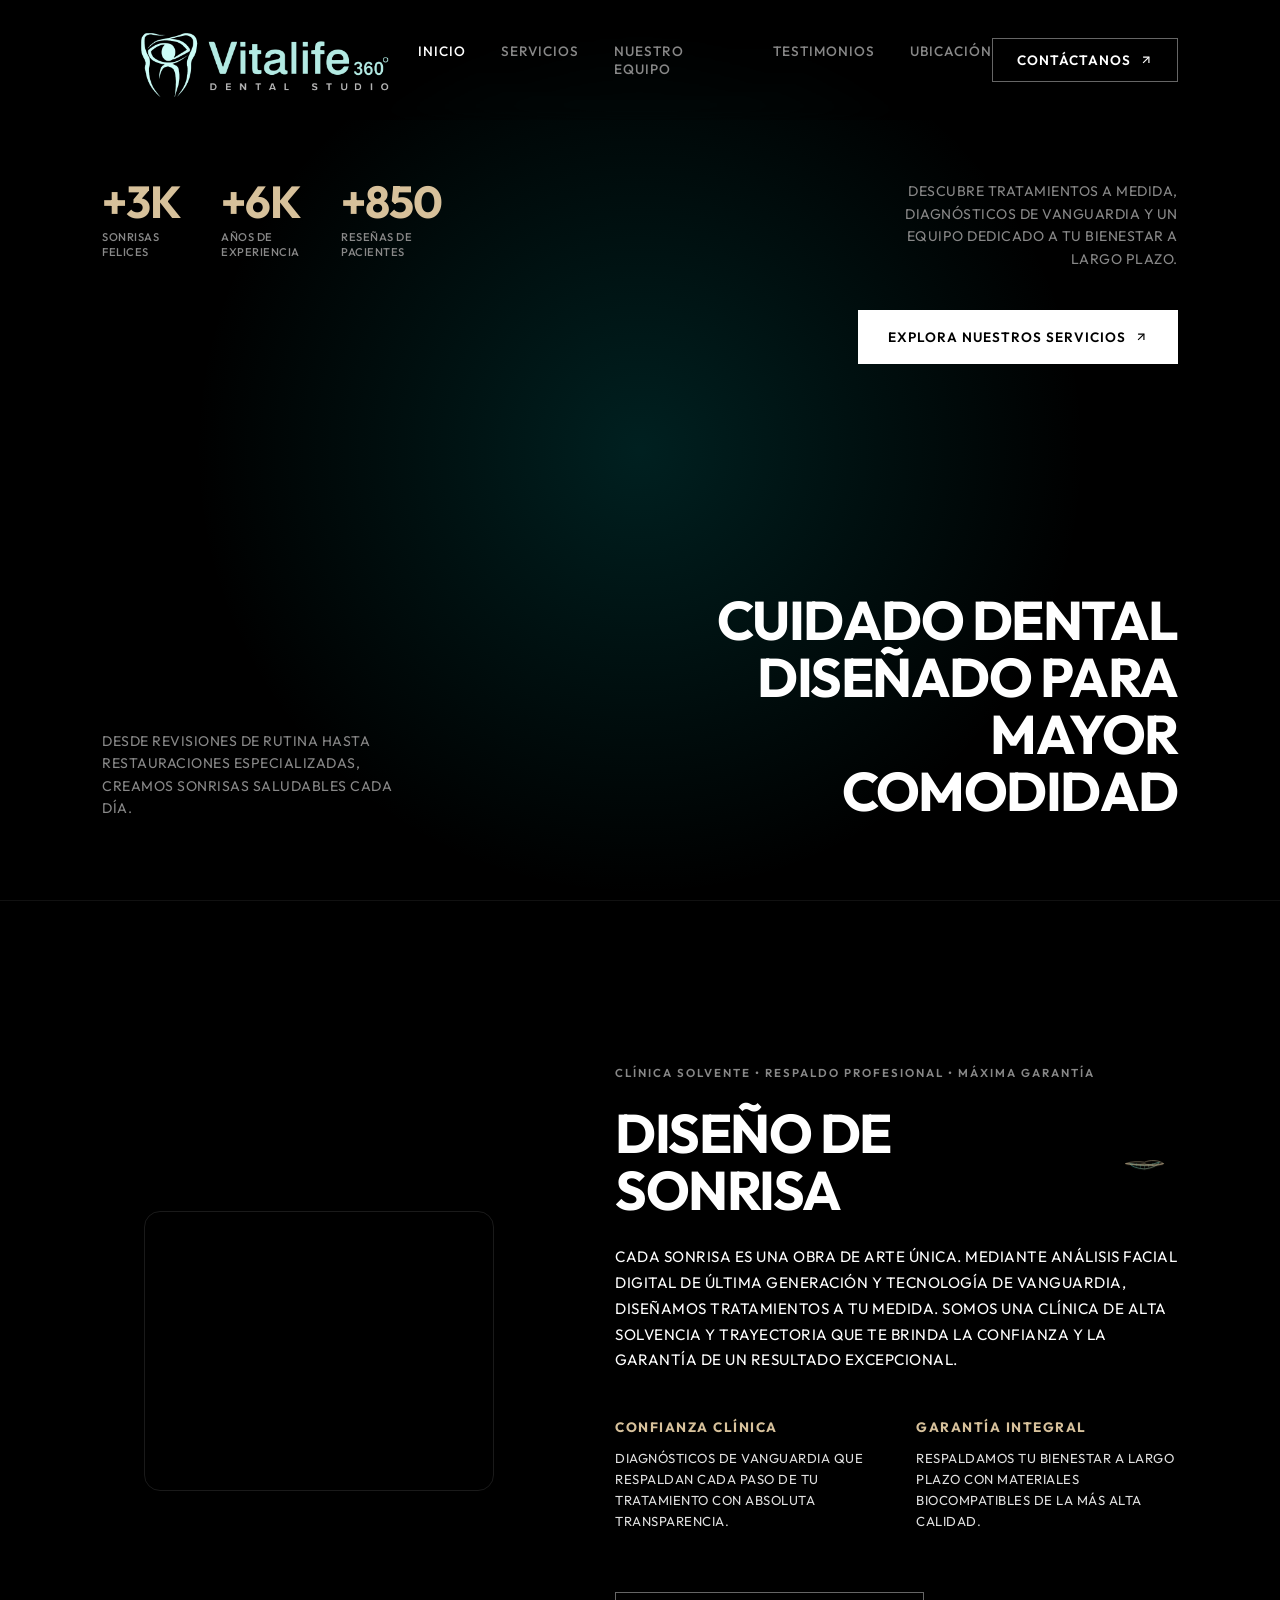
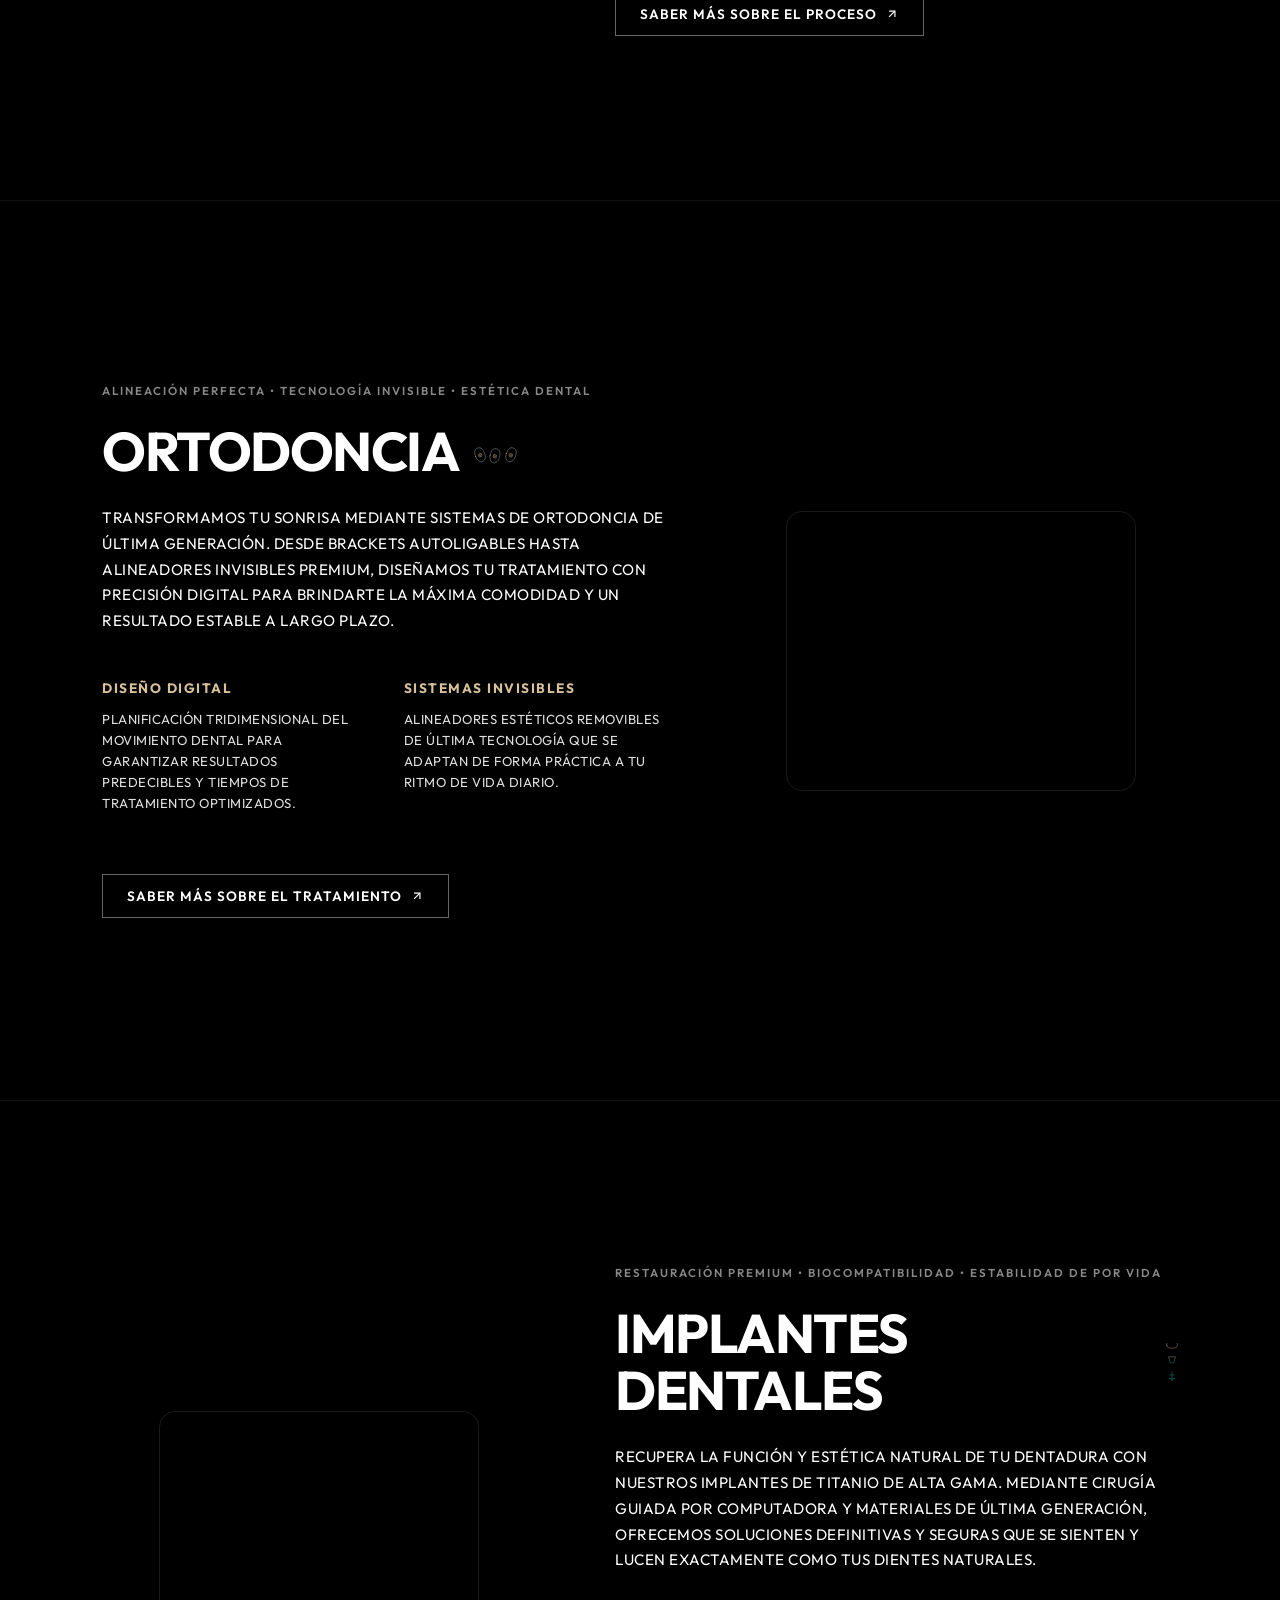
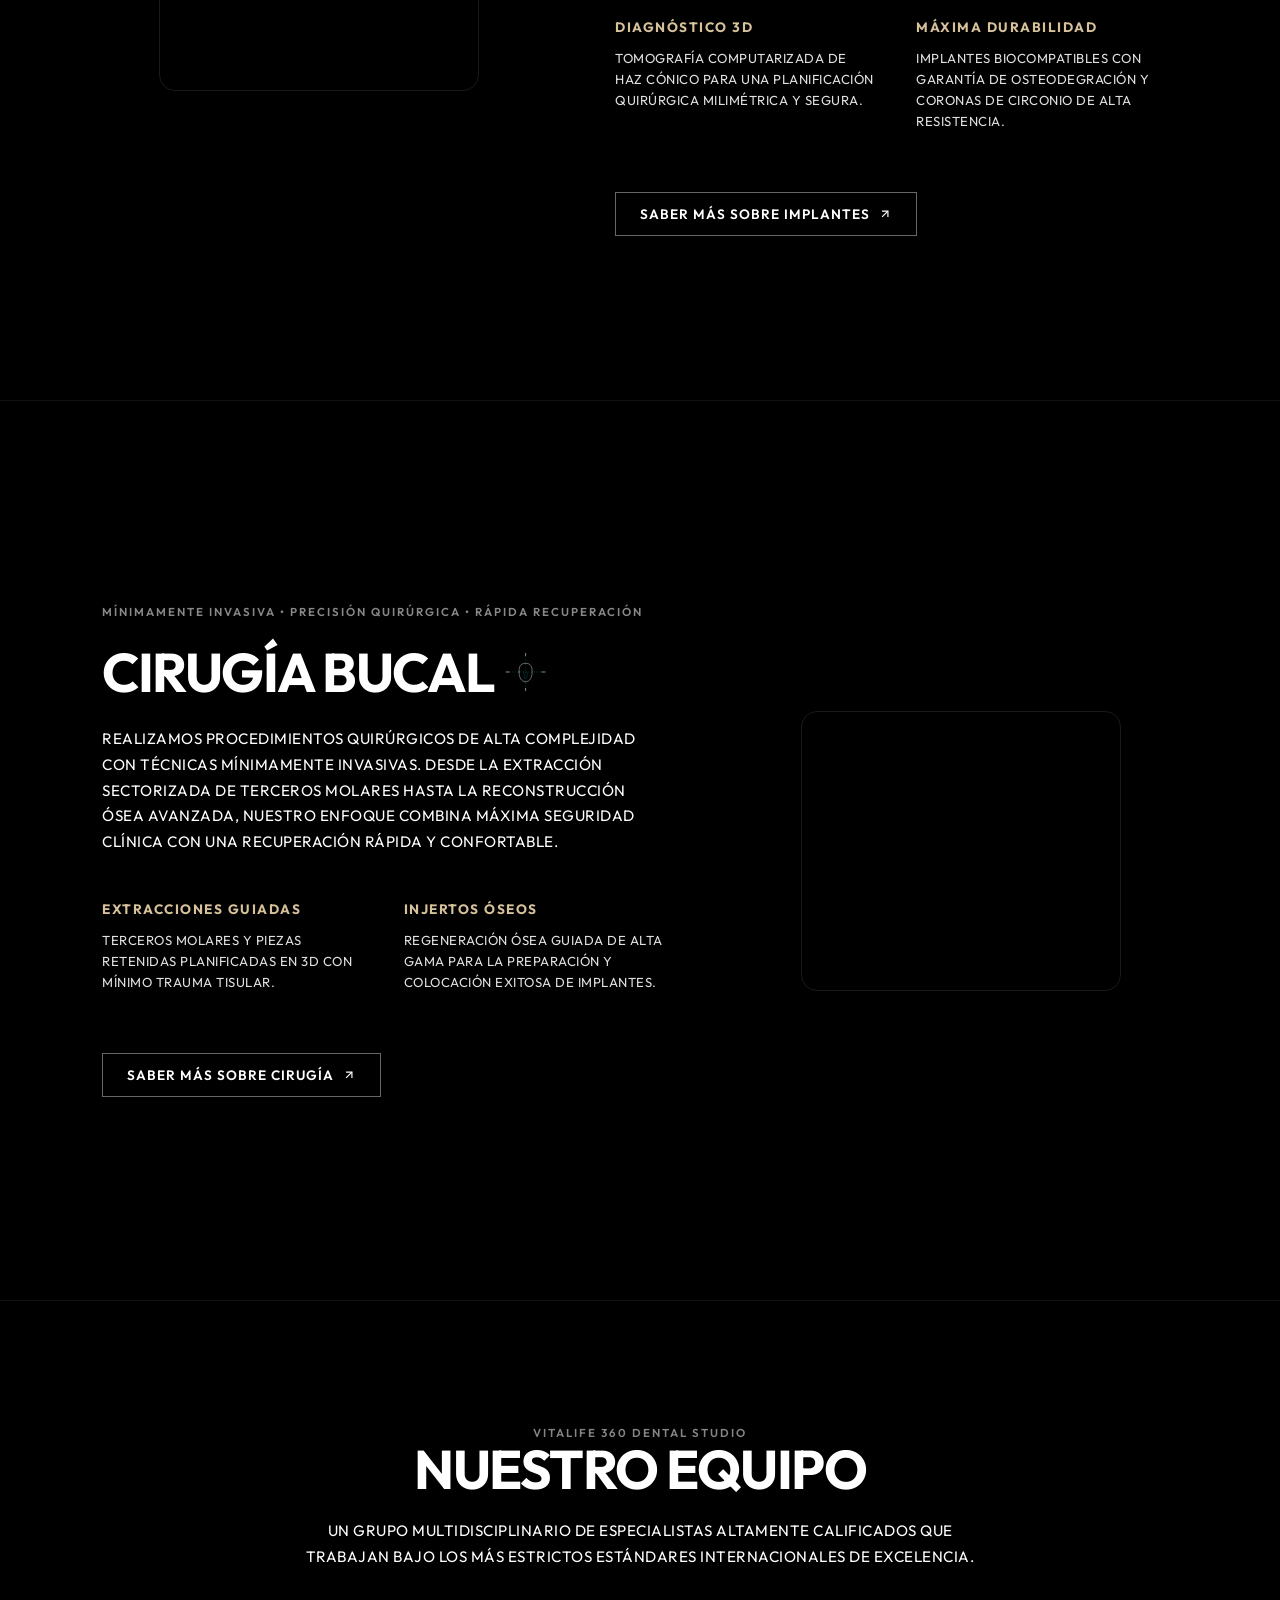
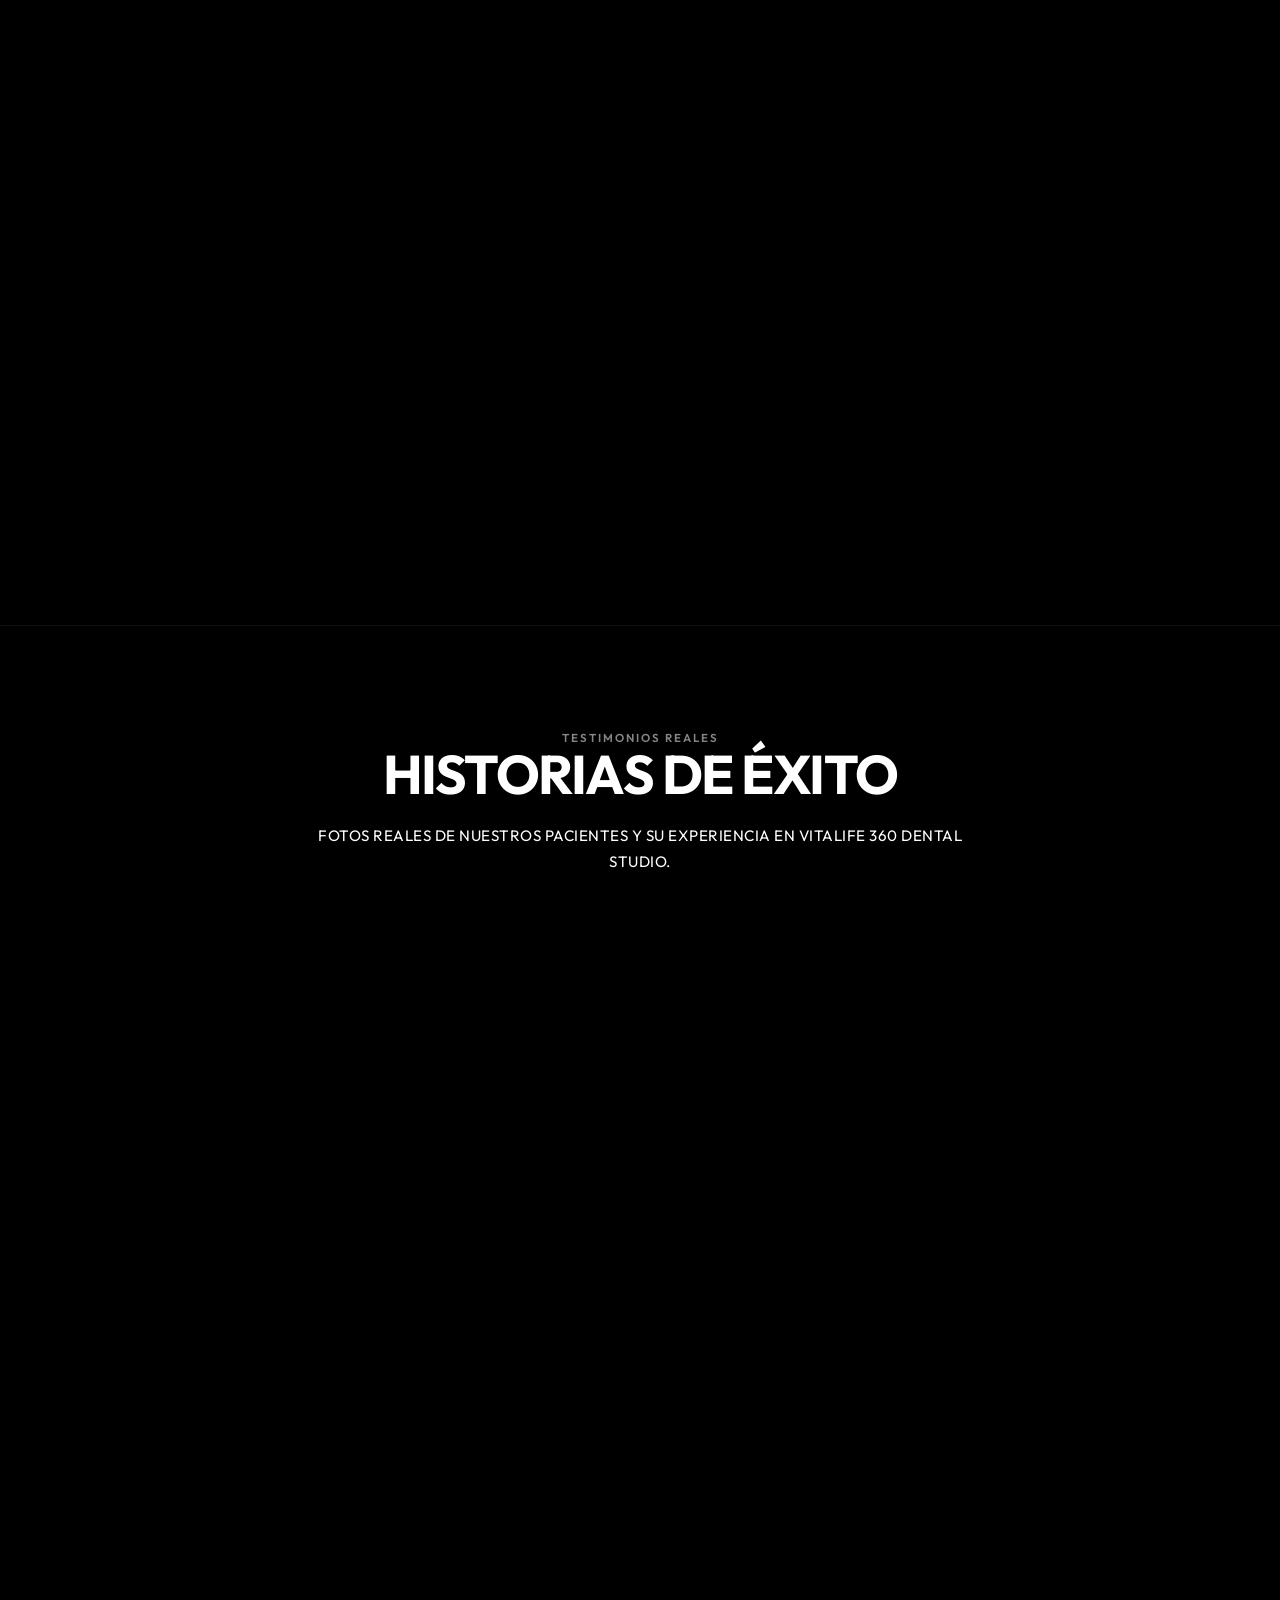
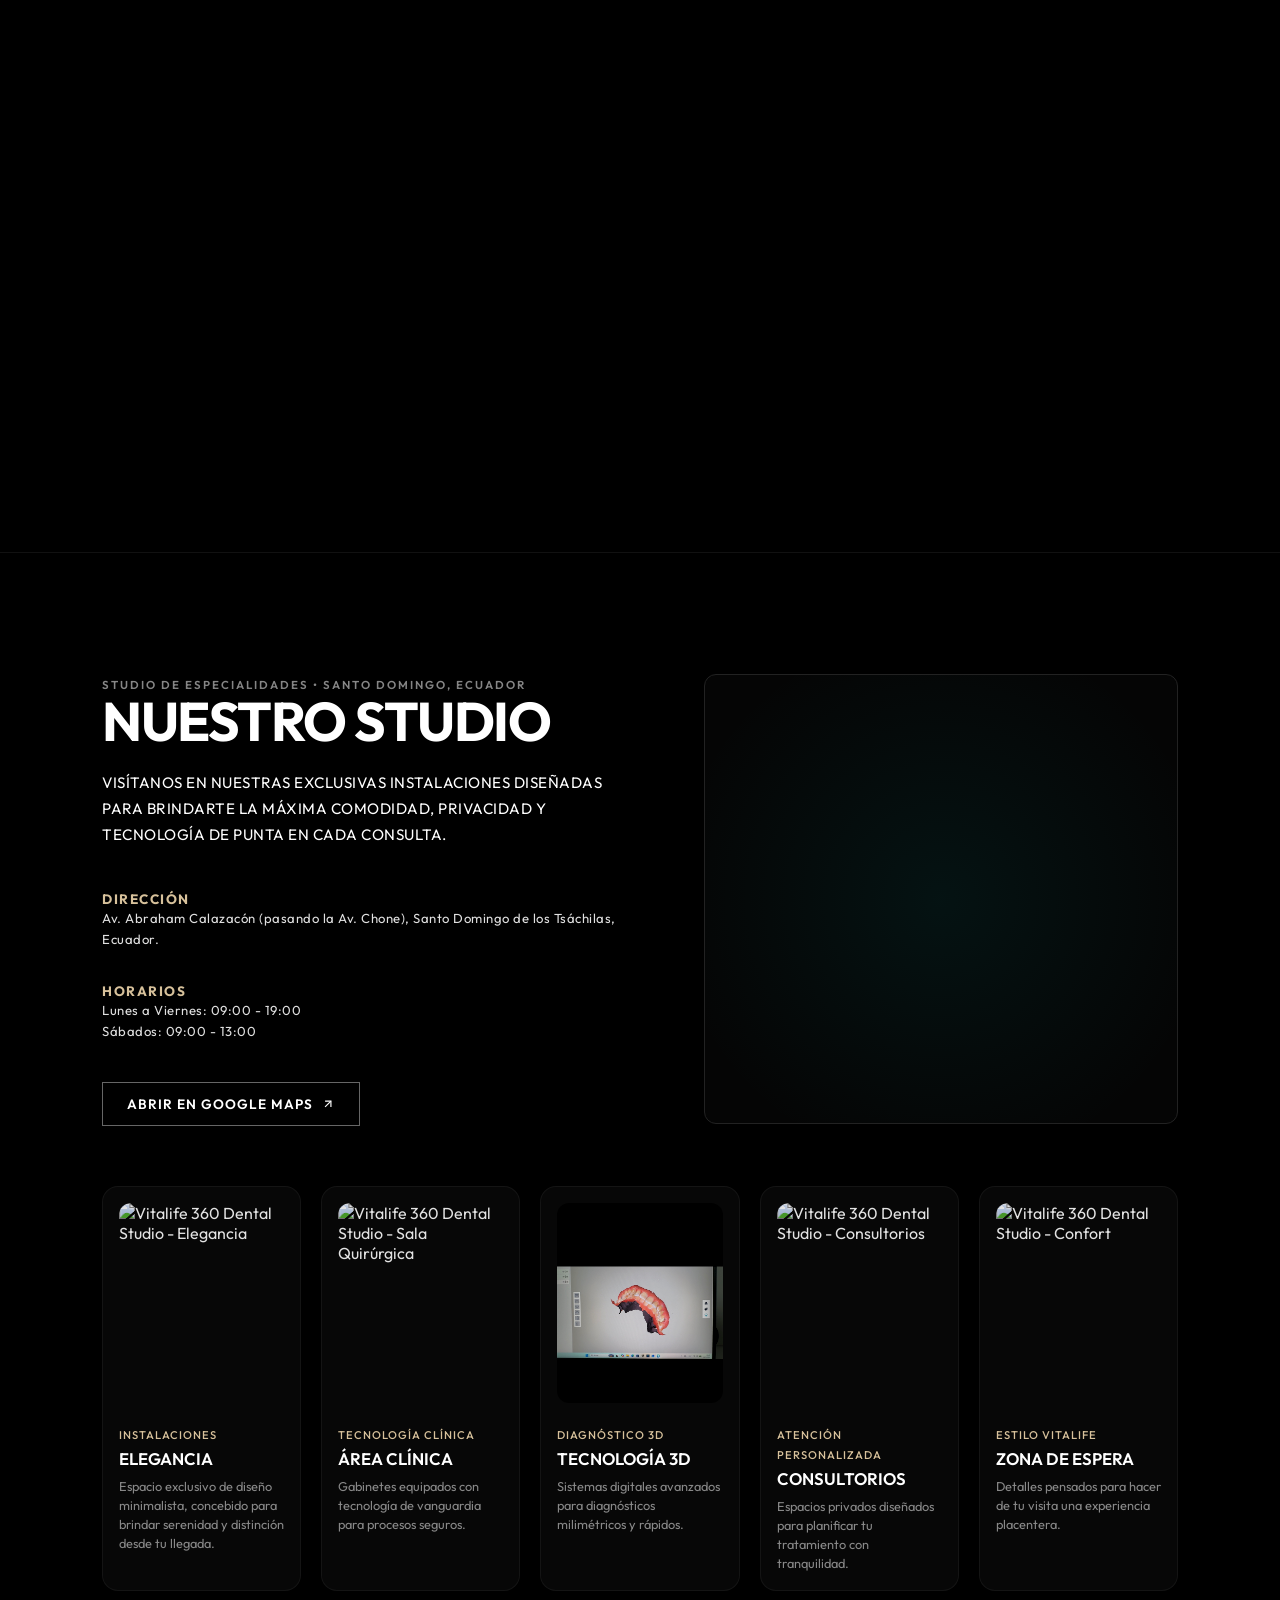
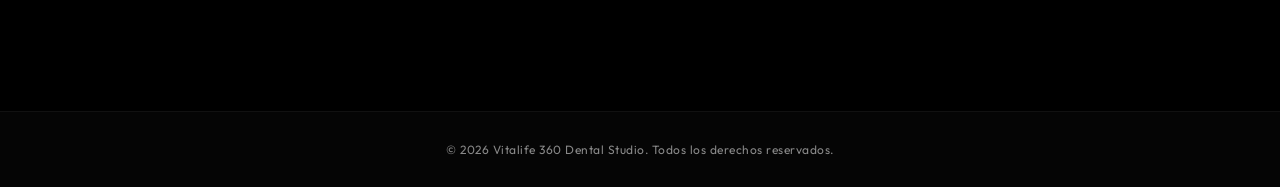
==== commit 5ca40ab3: "Update footer copyright and select option" ====
--- a/index.html
+++ b/index.html
@@ -843,7 +843,7 @@
     </section>
 
     <footer class="footer">
-        <p>&copy; 2026 oenvia. Todos los derechos reservados.</p>
+        <p>&copy; 2026 Vitalife 360 Dental Studio. Todos los derechos reservados.</p>
     </footer>
     <!-- Filtro SVG para simular el comportamiento de gota líquida de pintura (Gooey Filter) -->
     <svg xmlns="http://www.w3.org/2000/svg" version="1.1" style="display:none;">
